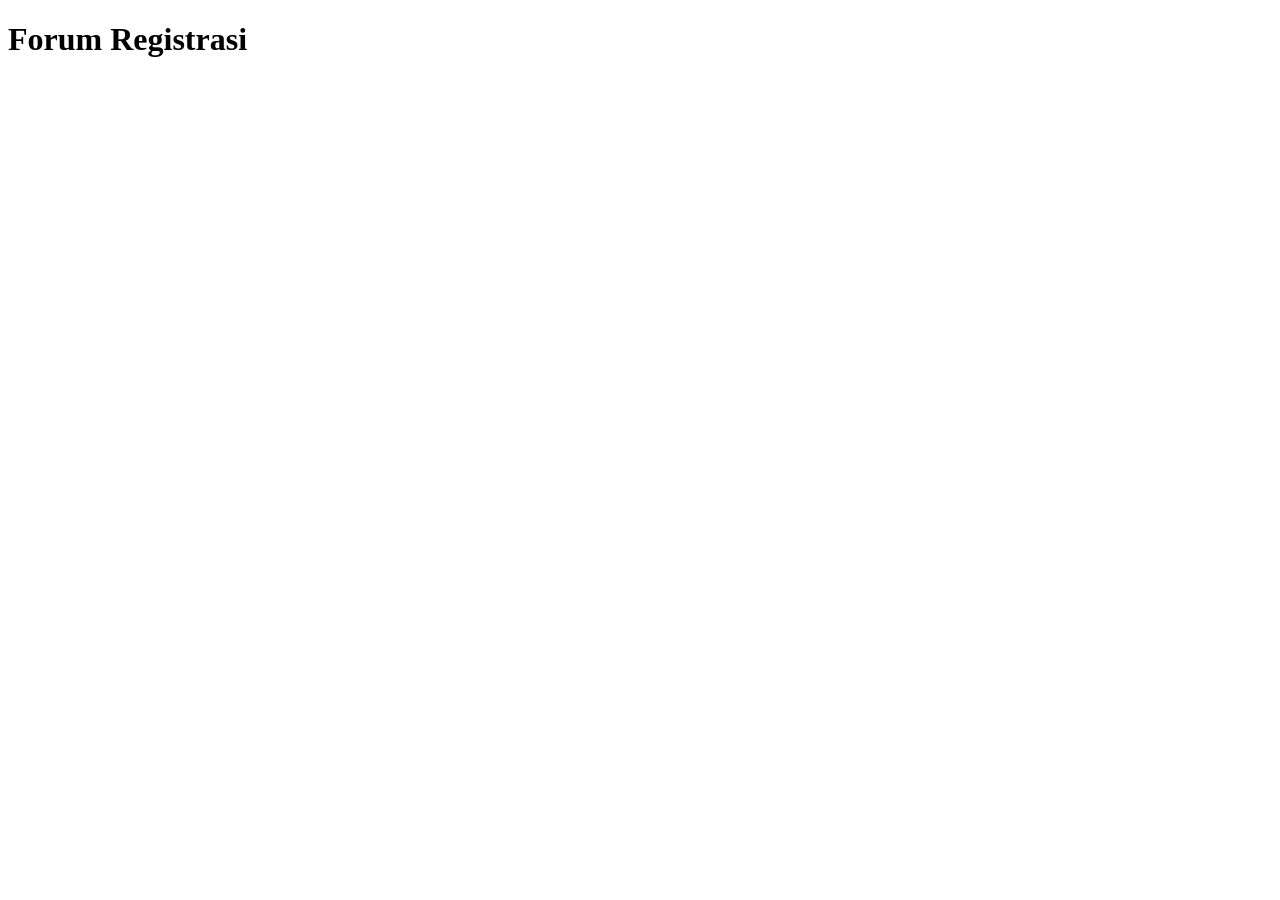
==== index.html @ 9ce7dd75 "first" ====
<!DOCTYPE html>
<html lang="en">

<head>
    <meta charset="UTF-8">
    <meta name="viewport" content="width=device-width, initial-scale=1.0">
    <title>Registrasi</title>
</head>

<body>
    <h1>Forum Registrasi</h1>

</body>

</html>
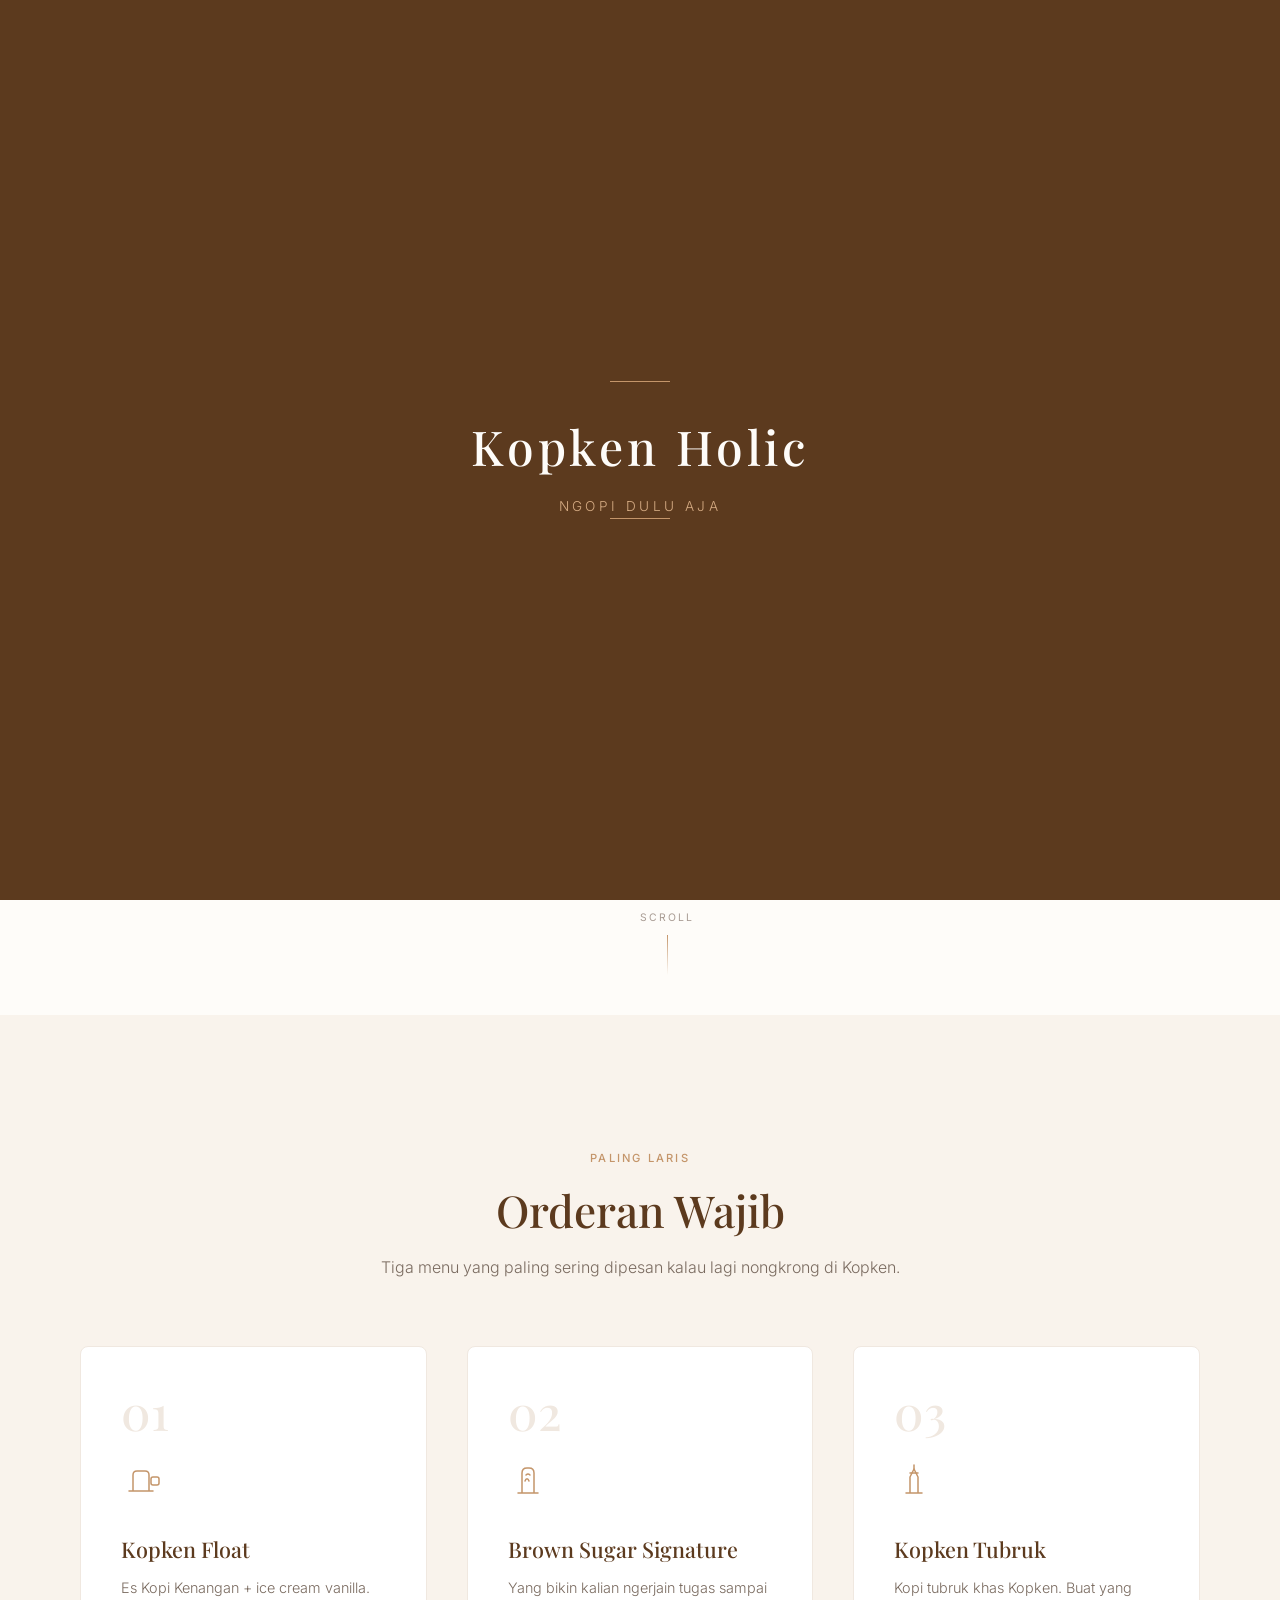
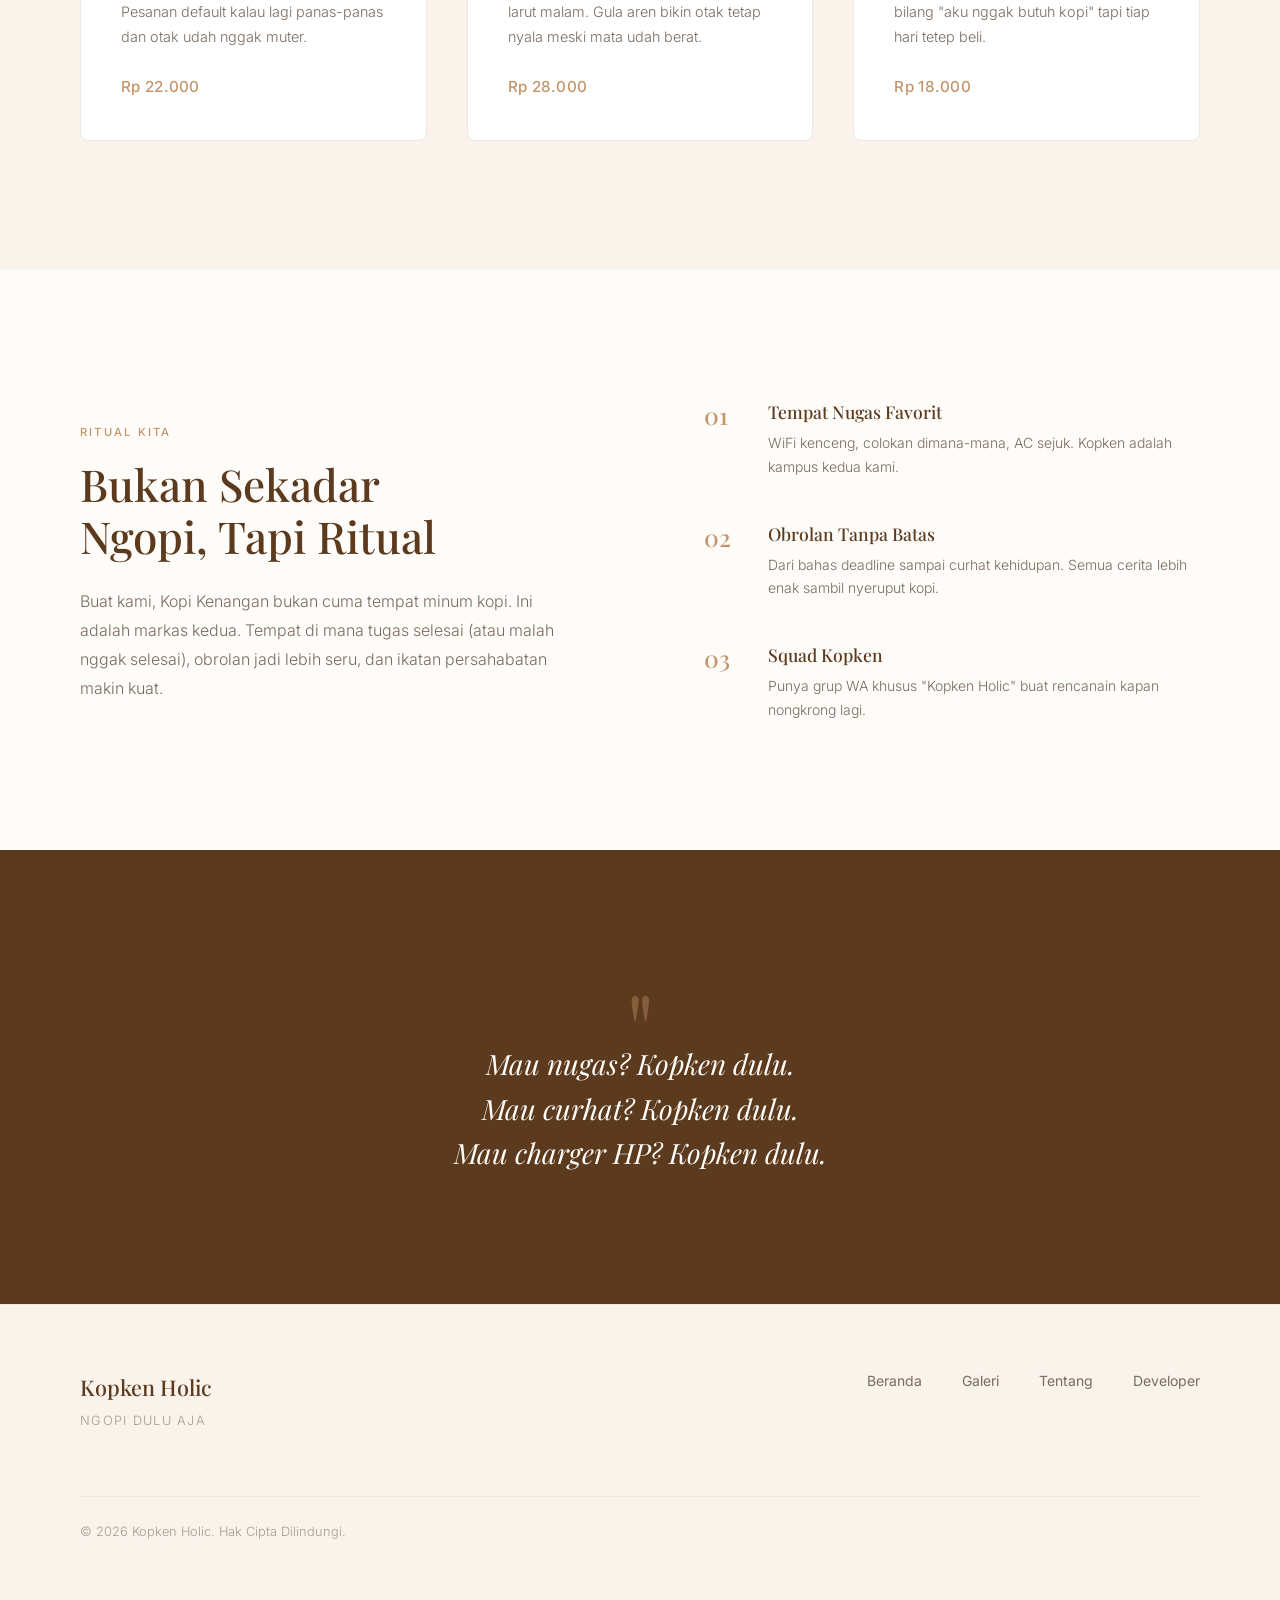
==== commit f73a63c1: "Masih Ksongan" ====
--- a/index.html
+++ b/index.html
@@ -1,15 +1,240 @@
 <!DOCTYPE html>
-<html lang="en">
-
+<html lang="id">
 <head>
-    <meta charset="UTF-8">
-    <meta name="viewport" content="width=device-width, initial-scale=1.0">
-    <title>Registrasi</title>
+  <meta charset="UTF-8">
+  <meta name="viewport" content="width=device-width, initial-scale=1.0">
+  <title>Kopken Holic</title>
+  <link rel="preconnect" href="https://fonts.googleapis.com">
+  <link rel="preconnect" href="https://fonts.gstatic.com" crossorigin>
+  <link href="https://fonts.googleapis.com/css2?family=Playfair+Display:ital,wght@0,400;0,500;0,600;0,700;1,400&family=Inter:wght@300;400;500;600&display=swap" rel="stylesheet">
+  <link rel="stylesheet" href="css/style.css">
 </head>
-
 <body>
-    <h1>Forum Registrasi</h1>
-
+
+  <!-- Splash Screen -->
+  <div id="splash" class="splash">
+    <div class="splash-content">
+      <div class="splash-line"></div>
+      <h1 class="splash-title">Kopken Holic</h1>
+      <p class="splash-tagline">Ngopi Dulu Aja</p>
+      <div class="splash-line"></div>
+    </div>
+  </div>
+
+  <!-- Navigation -->
+  <header id="navbar" class="navbar">
+    <div class="nav-container">
+      <a href="index.html" class="nav-logo">Kopken Holic</a>
+      <button class="nav-toggle" id="navToggle" aria-label="Menu">
+        <span></span>
+        <span></span>
+        <span></span>
+      </button>
+      <nav class="nav-menu" id="navMenu">
+        <a href="index.html" class="nav-link active">Beranda</a>
+        <a href="pages/gallery.html" class="nav-link">Galeri</a>
+        <a href="pages/about.html" class="nav-link">Tentang</a>
+        <a href="pages/developer.html" class="nav-link">Developer</a>
+      </nav>
+    </div>
+  </header>
+
+  <!-- Hero Section -->
+  <section class="hero">
+    <div class="hero-particles">
+      <span class="particle"></span>
+      <span class="particle"></span>
+      <span class="particle"></span>
+      <span class="particle"></span>
+      <span class="particle"></span>
+      <span class="particle"></span>
+    </div>
+    <div class="hero-container">
+      <div class="hero-content">
+        <div class="hero-badge">Kopi Kenangan Holic</div>
+        <h1 class="hero-title">
+          <span class="hero-line hero-line-1">Ngopi,</span>
+          <span class="hero-line hero-line-2"><em>Nugas</em></span>
+          <span class="hero-line hero-line-3">Ngobrol.</span>
+        </h1>
+        <p class="hero-desc">Kumpulan anak kuliahan yang lebih sering ketemu di Kopi Kenangan daripada di kampus. Deadline? Kopken dulu. Skripsi macet? Kopken dulu. Hidup berat? Kopken terus.</p>
+        <div class="hero-cta">
+          <a href="pages/gallery.html" class="btn btn-primary">
+            <span>Lihat Aktivitas</span>
+            <svg width="16" height="16" viewBox="0 0 16 16" fill="none">
+              <path d="M3 8h10M9 4l4 4-4 4" stroke="currentColor" stroke-width="1.5" stroke-linecap="round" stroke-linejoin="round"/>
+            </svg>
+          </a>
+          <a href="pages/about.html" class="btn btn-outline">Tentang Kami</a>
+        </div>
+        <div class="hero-stats">
+          <div class="hero-stat">
+            <span class="hero-stat-number">3+</span>
+            <span class="hero-stat-label">Tahun Nongkrong</span>
+          </div>
+          <div class="hero-stat-divider"></div>
+          <div class="hero-stat">
+            <span class="hero-stat-number">99+</span>
+            <span class="hero-stat-label">Kopken Terhabiskan</span>
+          </div>
+          <div class="hero-stat-divider"></div>
+          <div class="hero-stat">
+            <span class="hero-stat-number">0</span>
+            <span class="hero-stat-label">SKL Tepat Waktu</span>
+          </div>
+        </div>
+      </div>
+      <div class="hero-visual">
+        <div class="hero-cup-wrapper">
+          <div class="hero-cup-glow"></div>
+          <svg class="hero-cup-svg" viewBox="0 0 280 340" fill="none" xmlns="http://www.w3.org/2000/svg">
+            <!-- Saucer -->
+            <ellipse cx="140" cy="310" rx="120" ry="18" fill="#E8DDD4" opacity="0.6"/>
+            <ellipse cx="140" cy="308" rx="110" ry="14" fill="#F0E8E0"/>
+            <!-- Cup Body -->
+            <path d="M60 140 C60 140 55 280 80 295 C95 303 185 303 200 295 C225 280 220 140 220 140Z" fill="#FAF7F2" stroke="#C4956A" stroke-width="1.5"/>
+            <!-- Cup Handle -->
+            <path d="M220 170 C250 170 265 200 265 220 C265 240 250 265 220 265" fill="none" stroke="#C4956A" stroke-width="1.5" stroke-linecap="round"/>
+            <!-- Coffee Surface -->
+            <ellipse cx="140" cy="155" rx="78" ry="16" fill="#6B4226"/>
+            <ellipse cx="140" cy="153" rx="60" ry="11" fill="#8B5E3C" opacity="0.6"/>
+            <!-- Latte Art -->
+            <path d="M125 148 C130 140 138 145 140 148 C142 145 150 140 155 148" fill="none" stroke="#FAF7F2" stroke-width="1" opacity="0.7" stroke-linecap="round"/>
+            <path d="M132 152 C136 148 140 150 140 153 C140 150 144 148 148 152" fill="none" stroke="#FAF7F2" stroke-width="0.8" opacity="0.5" stroke-linecap="round"/>
+            <!-- Steam Lines -->
+            <path class="steam steam-1" d="M110 130 C110 115 115 105 110 90" stroke="#C4956A" stroke-width="1.2" stroke-linecap="round" fill="none" opacity="0.3"/>
+            <path class="steam steam-2" d="M140 125 C140 108 145 95 140 78" stroke="#C4956A" stroke-width="1.2" stroke-linecap="round" fill="none" opacity="0.3"/>
+            <path class="steam steam-3" d="M170 130 C170 115 165 105 170 90" stroke="#C4956A" stroke-width="1.2" stroke-linecap="round" fill="none" opacity="0.3"/>
+            <!-- Cup Rim Highlight -->
+            <ellipse cx="140" cy="140" rx="80" ry="8" fill="none" stroke="#D4AA82" stroke-width="0.8" opacity="0.5"/>
+          </svg>
+          <div class="hero-cup-ring"></div>
+        </div>
+      </div>
+    </div>
+    <div class="hero-scroll">
+      <span>Scroll</span>
+      <div class="hero-scroll-line"></div>
+    </div>
+  </section>
+
+  <!-- Favorite Orders Section -->
+  <section class="signature">
+    <div class="section-container">
+      <div class="section-header">
+        <span class="section-label">Paling Laris</span>
+        <h2 class="section-title">Orderan Wajib</h2>
+        <p class="section-desc">Tiga menu yang paling sering dipesan kalau lagi nongkrong di Kopken.</p>
+      </div>
+      <div class="menu-grid">
+        <div class="menu-card">
+          <div class="menu-card-number">01</div>
+          <div class="menu-card-icon">
+            <svg width="40" height="40" viewBox="0 0 40 40" fill="none">
+              <path d="M8 32h24M12 32V16c0-2 1-4 4-4h8c3 0 4 2 4 4v16" stroke="currentColor" stroke-width="1.5" stroke-linecap="round" stroke-linejoin="round"/>
+              <path d="M36 18h-4c-1 0-2 1-2 2v4c0 1 1 2 2 2h4c1 0 2-1 2-2v-4c0-1-1-2-2-2z" stroke="currentColor" stroke-width="1.5"/>
+            </svg>
+          </div>
+          <h3 class="menu-card-name">Kopken Float</h3>
+          <p class="menu-card-desc">Es Kopi Kenangan + ice cream vanilla. Pesanan default kalau lagi panas-panas dan otak udah nggak muter.</p>
+          <span class="menu-card-price">Rp 22.000</span>
+        </div>
+        <div class="menu-card">
+          <div class="menu-card-number">02</div>
+          <div class="menu-card-icon">
+            <svg width="40" height="40" viewBox="0 0 40 40" fill="none">
+              <path d="M10 34h20M14 34V14c0-3 2-5 5-5h2c3 0 5 2 5 5v20" stroke="currentColor" stroke-width="1.5" stroke-linecap="round" stroke-linejoin="round"/>
+              <path d="M18 16c0 0 2-2 4 0" stroke="currentColor" stroke-width="1.5" stroke-linecap="round"/>
+              <path d="M17 22c1-3 3-3 4 0" stroke="currentColor" stroke-width="1.5" stroke-linecap="round"/>
+            </svg>
+          </div>
+          <h3 class="menu-card-name">Brown Sugar Signature</h3>
+          <p class="menu-card-desc">Yang bikin kalian ngerjain tugas sampai larut malam. Gula aren bikin otak tetap nyala meski mata udah berat.</p>
+          <span class="menu-card-price">Rp 28.000</span>
+        </div>
+        <div class="menu-card">
+          <div class="menu-card-number">03</div>
+          <div class="menu-card-icon">
+            <svg width="40" height="40" viewBox="0 0 40 40" fill="none">
+              <path d="M12 34h16M16 34V18l4-8 4 8v16" stroke="currentColor" stroke-width="1.5" stroke-linecap="round" stroke-linejoin="round"/>
+              <path d="M20 10v-4M16 14h8" stroke="currentColor" stroke-width="1.5" stroke-linecap="round"/>
+            </svg>
+          </div>
+          <h3 class="menu-card-name">Kopken Tubruk</h3>
+          <p class="menu-card-desc">Kopi tubruk khas Kopken. Buat yang bilang "aku nggak butuh kopi" tapi tiap hari tetep beli.</p>
+          <span class="menu-card-price">Rp 18.000</span>
+        </div>
+      </div>
+    </div>
+  </section>
+
+  <!-- Experience Section -->
+  <section class="experience">
+    <div class="section-container">
+      <div class="experience-grid">
+        <div class="experience-text">
+          <span class="section-label">Ritual Kita</span>
+          <h2 class="section-title">Bukan Sekadar<br>Ngopi, Tapi Ritual</h2>
+          <p class="section-desc">Buat kami, Kopi Kenangan bukan cuma tempat minum kopi. Ini adalah markas kedua. Tempat di mana tugas selesai (atau malah nggak selesai), obrolan jadi lebih seru, dan ikatan persahabatan makin kuat.</p>
+        </div>
+        <div class="experience-features">
+          <div class="feature-item">
+            <span class="feature-number">01</span>
+            <div>
+              <h4 class="feature-title">Tempat Nugas Favorit</h4>
+              <p class="feature-desc">WiFi kenceng, colokan dimana-mana, AC sejuk. Kopken adalah kampus kedua kami.</p>
+            </div>
+          </div>
+          <div class="feature-item">
+            <span class="feature-number">02</span>
+            <div>
+              <h4 class="feature-title">Obrolan Tanpa Batas</h4>
+              <p class="feature-desc">Dari bahas deadline sampai curhat kehidupan. Semua cerita lebih enak sambil nyeruput kopi.</p>
+            </div>
+          </div>
+          <div class="feature-item">
+            <span class="feature-number">03</span>
+            <div>
+              <h4 class="feature-title">Squad Kopken</h4>
+              <p class="feature-desc">Punya grup WA khusus "Kopken Holic" buat rencanain kapan nongkrong lagi.</p>
+            </div>
+          </div>
+        </div>
+      </div>
+    </div>
+  </section>
+
+  <!-- Quote Section -->
+  <section class="quote-section">
+    <div class="section-container">
+      <blockquote class="quote">
+        <div class="quote-mark">"</div>
+        <p class="quote-text">Mau nugas? Kopken dulu.<br>Mau curhat? Kopken dulu.<br>Mau charger HP? Kopken dulu.</p>
+      </blockquote>
+    </div>
+  </section>
+
+  <!-- Footer -->
+  <footer class="footer">
+    <div class="footer-container">
+      <div class="footer-top">
+        <div class="footer-brand">
+          <h3 class="footer-logo">Kopken Holic</h3>
+          <p class="footer-tagline">Ngopi Dulu Aja</p>
+        </div>
+        <div class="footer-links">
+          <a href="index.html">Beranda</a>
+          <a href="pages/gallery.html">Galeri</a>
+          <a href="pages/about.html">Tentang</a>
+          <a href="pages/developer.html">Developer</a>
+        </div>
+      </div>
+      <div class="footer-bottom">
+        <p>&copy; 2026 Kopken Holic. Hak Cipta Dilindungi.</p>
+      </div>
+    </div>
+  </footer>
+
+  <script src="js/main.js"></script>
 </body>
-
-</html>+</html>
--- a/css/style.css
+++ b/css/style.css
@@ -0,0 +1,1536 @@
+/* ========================================
+   Kopken Holic - Stylesheet
+   ======================================== */
+
+/* Reset & Base */
+*, *::before, *::after {
+  margin: 0;
+  padding: 0;
+  box-sizing: border-box;
+}
+
+:root {
+  --color-bg: #FEFCF9;
+  --color-bg-warm: #F9F3EC;
+  --color-bg-card: #FFFFFF;
+  --color-primary: #5C3A1E;
+  --color-primary-light: #7A5230;
+  --color-secondary: #8B6543;
+  --color-accent: #C4956A;
+  --color-accent-light: #D4AA82;
+  --color-text: #3D2B1F;
+  --color-text-light: #7A6B60;
+  --color-text-muted: #A89B93;
+  --color-border: #E8DDD4;
+  --color-border-light: #F0E8E0;
+
+  --font-heading: 'Playfair Display', Georgia, serif;
+  --font-body: 'Inter', -apple-system, BlinkMacSystemFont, sans-serif;
+
+  --space-xs: 0.5rem;
+  --space-sm: 1rem;
+  --space-md: 1.5rem;
+  --space-lg: 2.5rem;
+  --space-xl: 4rem;
+  --space-2xl: 6rem;
+  --space-3xl: 8rem;
+
+  --max-width: 1200px;
+  --nav-height: 72px;
+
+  --transition: 0.3s cubic-bezier(0.4, 0, 0.2, 1);
+}
+
+html {
+  scroll-behavior: smooth;
+  font-size: 16px;
+}
+
+body {
+  font-family: var(--font-body);
+  background-color: var(--color-bg);
+  color: var(--color-text);
+  line-height: 1.7;
+  overflow-x: hidden;
+  -webkit-font-smoothing: antialiased;
+  -moz-osx-font-smoothing: grayscale;
+}
+
+a {
+  text-decoration: none;
+  color: inherit;
+}
+
+img {
+  max-width: 100%;
+  display: block;
+}
+
+/* ========================================
+   Splash Screen
+   ======================================== */
+.splash {
+  position: fixed;
+  top: 0;
+  left: 0;
+  width: 100%;
+  height: 100%;
+  background-color: var(--color-primary);
+  display: flex;
+  align-items: center;
+  justify-content: center;
+  z-index: 10000;
+  transition: opacity 0.8s ease, visibility 0.8s ease;
+}
+
+.splash.hidden {
+  opacity: 0;
+  visibility: hidden;
+  pointer-events: none;
+}
+
+.splash-content {
+  text-align: center;
+  color: var(--color-bg);
+}
+
+.splash-line {
+  width: 60px;
+  height: 1px;
+  background-color: var(--color-accent);
+  margin: 0 auto;
+  opacity: 0;
+  transform: scaleX(0);
+  transition: opacity 0.6s ease 0.3s, transform 0.6s ease 0.3s;
+}
+
+.splash.animate .splash-line {
+  opacity: 1;
+  transform: scaleX(1);
+}
+
+.splash-title {
+  font-family: var(--font-heading);
+  font-size: 3rem;
+  font-weight: 500;
+  letter-spacing: 0.08em;
+  margin: 1.5rem 0 0.5rem;
+  opacity: 0;
+  transform: translateY(10px);
+  transition: opacity 0.6s ease 0.1s, transform 0.6s ease 0.1s;
+}
+
+.splash.animate .splash-title {
+  opacity: 1;
+  transform: translateY(0);
+}
+
+.splash-tagline {
+  font-family: var(--font-body);
+  font-size: 0.85rem;
+  font-weight: 300;
+  letter-spacing: 0.25em;
+  text-transform: uppercase;
+  color: var(--color-accent-light);
+  opacity: 0;
+  transition: opacity 0.6s ease 0.5s;
+}
+
+.splash.animate .splash-tagline {
+  opacity: 1;
+}
+
+/* ========================================
+   Navigation
+   ======================================== */
+.navbar {
+  position: fixed;
+  top: 0;
+  left: 0;
+  width: 100%;
+  height: var(--nav-height);
+  z-index: 1000;
+  transition: background-color var(--transition), box-shadow var(--transition);
+}
+
+.navbar.scrolled {
+  background-color: rgba(254, 252, 249, 0.95);
+  backdrop-filter: blur(20px);
+  -webkit-backdrop-filter: blur(20px);
+  box-shadow: 0 1px 0 var(--color-border-light);
+}
+
+.nav-container {
+  max-width: var(--max-width);
+  margin: 0 auto;
+  padding: 0 var(--space-lg);
+  height: 100%;
+  display: flex;
+  align-items: center;
+  justify-content: space-between;
+}
+
+.nav-logo {
+  font-family: var(--font-heading);
+  font-size: 1.35rem;
+  font-weight: 500;
+  color: var(--color-primary);
+  letter-spacing: 0.03em;
+  transition: color var(--transition);
+}
+
+.nav-menu {
+  display: flex;
+  align-items: center;
+  gap: var(--space-lg);
+}
+
+.nav-link {
+  font-size: 0.875rem;
+  font-weight: 400;
+  color: var(--color-text-light);
+  letter-spacing: 0.02em;
+  position: relative;
+  padding: 0.25rem 0;
+  transition: color var(--transition);
+}
+
+.nav-link::after {
+  content: '';
+  position: absolute;
+  bottom: -2px;
+  left: 0;
+  width: 0;
+  height: 1px;
+  background-color: var(--color-primary);
+  transition: width var(--transition);
+}
+
+.nav-link:hover,
+.nav-link.active {
+  color: var(--color-primary);
+}
+
+.nav-link:hover::after,
+.nav-link.active::after {
+  width: 100%;
+}
+
+.nav-toggle {
+  display: none;
+  flex-direction: column;
+  gap: 5px;
+  background: none;
+  border: none;
+  cursor: pointer;
+  padding: 4px;
+}
+
+.nav-toggle span {
+  display: block;
+  width: 22px;
+  height: 1.5px;
+  background-color: var(--color-primary);
+  transition: transform var(--transition), opacity var(--transition);
+}
+
+.nav-toggle.active span:nth-child(1) {
+  transform: translateY(6.5px) rotate(45deg);
+}
+
+.nav-toggle.active span:nth-child(2) {
+  opacity: 0;
+}
+
+.nav-toggle.active span:nth-child(3) {
+  transform: translateY(-6.5px) rotate(-45deg);
+}
+
+/* ========================================
+   Hero Section
+   ======================================== */
+.hero {
+  min-height: 100vh;
+  display: flex;
+  align-items: center;
+  position: relative;
+  overflow: hidden;
+  padding-top: var(--nav-height);
+}
+
+.hero-particles {
+  position: absolute;
+  inset: 0;
+  pointer-events: none;
+  z-index: 1;
+}
+
+.particle {
+  position: absolute;
+  width: 4px;
+  height: 4px;
+  border-radius: 50%;
+  background-color: var(--color-accent);
+  opacity: 0;
+  animation: particleFloat 8s infinite ease-in-out;
+}
+
+.particle:nth-child(1) { left: 10%; top: 20%; animation-delay: 0s; }
+.particle:nth-child(2) { left: 25%; top: 70%; animation-delay: 1.5s; }
+.particle:nth-child(3) { left: 55%; top: 15%; animation-delay: 3s; }
+.particle:nth-child(4) { left: 75%; top: 60%; animation-delay: 4.5s; }
+.particle:nth-child(5) { left: 85%; top: 30%; animation-delay: 6s; }
+.particle:nth-child(6) { left: 40%; top: 80%; animation-delay: 7.5s; }
+
+@keyframes particleFloat {
+  0%, 100% { opacity: 0; transform: translateY(0) scale(1); }
+  25% { opacity: 0.4; }
+  50% { opacity: 0.2; transform: translateY(-40px) scale(1.5); }
+  75% { opacity: 0.4; }
+}
+
+.hero-container {
+  max-width: var(--max-width);
+  margin: 0 auto;
+  padding: var(--space-3xl) var(--space-lg);
+  position: relative;
+  z-index: 2;
+  display: grid;
+  grid-template-columns: 1fr 1fr;
+  gap: var(--space-xl);
+  align-items: center;
+}
+
+.hero-content {
+  position: relative;
+}
+
+.hero-badge {
+  display: inline-block;
+  font-size: 0.65rem;
+  font-weight: 500;
+  letter-spacing: 0.25em;
+  text-transform: uppercase;
+  color: var(--color-accent);
+  border: 1px solid var(--color-accent);
+  padding: 0.5rem 1.5rem;
+  border-radius: 2rem;
+  margin-bottom: var(--space-lg);
+  opacity: 0;
+  animation: heroFadeUp 0.8s ease forwards;
+  animation-delay: 2.4s;
+}
+
+.hero-title {
+  font-family: var(--font-heading);
+  font-weight: 500;
+  color: var(--color-primary);
+  margin-bottom: var(--space-md);
+  line-height: 1.1;
+  overflow: hidden;
+}
+
+.hero-line {
+  display: block;
+  opacity: 0;
+  transform: translateY(100%);
+}
+
+.hero-line-1 {
+  font-size: clamp(2rem, 5vw, 3.5rem);
+  letter-spacing: 0.02em;
+  animation: heroLineUp 0.8s cubic-bezier(0.16, 1, 0.3, 1) forwards;
+  animation-delay: 2.5s;
+}
+
+.hero-line-2 {
+  font-size: clamp(3rem, 7vw, 5.5rem);
+  letter-spacing: -0.02em;
+  margin: 0.1em 0;
+  animation: heroLineUp 0.8s cubic-bezier(0.16, 1, 0.3, 1) forwards;
+  animation-delay: 2.7s;
+}
+
+.hero-line-2 em {
+  font-style: italic;
+  background: linear-gradient(135deg, var(--color-accent) 0%, var(--color-primary) 100%);
+  -webkit-background-clip: text;
+  -webkit-text-fill-color: transparent;
+  background-clip: text;
+}
+
+.hero-line-3 {
+  font-size: clamp(2rem, 5vw, 3.5rem);
+  letter-spacing: 0.02em;
+  animation: heroLineUp 0.8s cubic-bezier(0.16, 1, 0.3, 1) forwards;
+  animation-delay: 2.9s;
+}
+
+@keyframes heroLineUp {
+  to { opacity: 1; transform: translateY(0); }
+}
+
+@keyframes heroFadeUp {
+  from { opacity: 0; transform: translateY(12px); }
+  to { opacity: 1; transform: translateY(0); }
+}
+
+.hero-desc {
+  font-size: 1rem;
+  font-weight: 300;
+  color: var(--color-text-light);
+  max-width: 480px;
+  line-height: 1.85;
+  margin-bottom: var(--space-lg);
+  opacity: 0;
+  animation: heroFadeUp 0.8s ease forwards;
+  animation-delay: 3.2s;
+}
+
+.hero-cta {
+  display: flex;
+  gap: var(--space-sm);
+  flex-wrap: wrap;
+  opacity: 0;
+  animation: heroFadeUp 0.8s ease forwards;
+  animation-delay: 3.4s;
+}
+
+.btn {
+  display: inline-flex;
+  align-items: center;
+  justify-content: center;
+  gap: 0.5rem;
+  padding: 0.875rem 2rem;
+  font-family: var(--font-body);
+  font-size: 0.875rem;
+  font-weight: 500;
+  letter-spacing: 0.03em;
+  border-radius: 4px;
+  transition: all var(--transition);
+  cursor: pointer;
+  border: none;
+}
+
+.btn-primary {
+  background-color: var(--color-primary);
+  color: var(--color-bg);
+}
+
+.btn-primary:hover {
+  background-color: var(--color-primary-light);
+  transform: translateY(-2px);
+  box-shadow: 0 8px 30px rgba(92, 58, 30, 0.2);
+}
+
+.btn-primary svg {
+  transition: transform var(--transition);
+}
+
+.btn-primary:hover svg {
+  transform: translateX(3px);
+}
+
+.btn-outline {
+  background-color: transparent;
+  color: var(--color-primary);
+  border: 1px solid var(--color-border);
+}
+
+.btn-outline:hover {
+  border-color: var(--color-primary);
+  transform: translateY(-2px);
+}
+
+.hero-stats {
+  display: flex;
+  align-items: center;
+  gap: var(--space-md);
+  margin-top: var(--space-xl);
+  padding-top: var(--space-lg);
+  border-top: 1px solid var(--color-border-light);
+  opacity: 0;
+  animation: heroFadeUp 0.8s ease forwards;
+  animation-delay: 3.6s;
+}
+
+.hero-stat {
+  display: flex;
+  flex-direction: column;
+  gap: 0.15rem;
+}
+
+.hero-stat-number {
+  font-family: var(--font-heading);
+  font-size: 1.5rem;
+  font-weight: 500;
+  color: var(--color-primary);
+}
+
+.hero-stat-label {
+  font-size: 0.7rem;
+  font-weight: 400;
+  color: var(--color-text-muted);
+  letter-spacing: 0.05em;
+  text-transform: uppercase;
+}
+
+.hero-stat-divider {
+  width: 1px;
+  height: 36px;
+  background-color: var(--color-border);
+}
+
+/* Hero Visual */
+.hero-visual {
+  display: flex;
+  align-items: center;
+  justify-content: center;
+  opacity: 0;
+  animation: heroVisualIn 1.2s cubic-bezier(0.16, 1, 0.3, 1) forwards;
+  animation-delay: 2.6s;
+}
+
+@keyframes heroVisualIn {
+  from { opacity: 0; transform: scale(0.9) translateY(20px); }
+  to { opacity: 1; transform: scale(1) translateY(0); }
+}
+
+.hero-cup-wrapper {
+  position: relative;
+  width: 100%;
+  max-width: 340px;
+}
+
+.hero-cup-glow {
+  position: absolute;
+  top: 50%;
+  left: 50%;
+  width: 280px;
+  height: 280px;
+  transform: translate(-50%, -50%);
+  border-radius: 50%;
+  background: radial-gradient(circle, rgba(196, 149, 106, 0.15) 0%, transparent 70%);
+  animation: glowPulse 4s ease-in-out infinite;
+}
+
+@keyframes glowPulse {
+  0%, 100% { transform: translate(-50%, -50%) scale(1); opacity: 0.6; }
+  50% { transform: translate(-50%, -50%) scale(1.1); opacity: 1; }
+}
+
+.hero-cup-svg {
+  width: 100%;
+  height: auto;
+  position: relative;
+  z-index: 2;
+  filter: drop-shadow(0 20px 40px rgba(92, 58, 30, 0.1));
+}
+
+.hero-cup-ring {
+  position: absolute;
+  bottom: 8%;
+  left: 50%;
+  transform: translateX(-50%);
+  width: 200px;
+  height: 12px;
+  border-radius: 50%;
+  background: radial-gradient(ellipse, rgba(92, 58, 30, 0.08) 0%, transparent 70%);
+}
+
+/* Steam Animation */
+.steam {
+  animation: steamRise 3s ease-in-out infinite;
+}
+
+.steam-1 { animation-delay: 0s; }
+.steam-2 { animation-delay: 0.8s; }
+.steam-3 { animation-delay: 1.6s; }
+
+@keyframes steamRise {
+  0% { opacity: 0; transform: translateY(0); }
+  30% { opacity: 0.35; }
+  60% { opacity: 0.15; }
+  100% { opacity: 0; transform: translateY(-25px); }
+}
+
+/* Scroll Indicator */
+.hero-scroll {
+  position: absolute;
+  bottom: 2.5rem;
+  left: 50%;
+  transform: translateX(-50%);
+  display: flex;
+  flex-direction: column;
+  align-items: center;
+  gap: 0.5rem;
+  z-index: 3;
+  opacity: 0;
+  animation: heroFadeUp 0.8s ease forwards;
+  animation-delay: 4s;
+}
+
+.hero-scroll span {
+  font-size: 0.65rem;
+  font-weight: 400;
+  letter-spacing: 0.2em;
+  text-transform: uppercase;
+  color: var(--color-text-muted);
+}
+
+.hero-scroll-line {
+  width: 1px;
+  height: 40px;
+  background: linear-gradient(to bottom, var(--color-accent), transparent);
+  animation: scrollBounce 2s ease-in-out infinite;
+}
+
+@keyframes scrollBounce {
+  0%, 100% { transform: scaleY(1); opacity: 1; }
+  50% { transform: scaleY(0.5); opacity: 0.4; }
+}
+
+/* ========================================
+   Section Commons
+   ======================================== */
+.section-container {
+  max-width: var(--max-width);
+  margin: 0 auto;
+  padding: var(--space-3xl) var(--space-lg);
+}
+
+.section-header {
+  text-align: center;
+  max-width: 600px;
+  margin: 0 auto var(--space-xl);
+}
+
+.section-label {
+  display: inline-block;
+  font-size: 0.7rem;
+  font-weight: 500;
+  letter-spacing: 0.2em;
+  text-transform: uppercase;
+  color: var(--color-accent);
+  margin-bottom: var(--space-sm);
+}
+
+.section-title {
+  font-family: var(--font-heading);
+  font-size: clamp(1.75rem, 4vw, 2.75rem);
+  font-weight: 500;
+  color: var(--color-primary);
+  line-height: 1.2;
+  margin-bottom: var(--space-sm);
+}
+
+.section-desc {
+  font-size: 1rem;
+  font-weight: 300;
+  color: var(--color-text-light);
+  line-height: 1.8;
+}
+
+/* ========================================
+   Signature Menu Section
+   ======================================== */
+.signature {
+  background-color: var(--color-bg-warm);
+}
+
+.menu-grid {
+  display: grid;
+  grid-template-columns: repeat(3, 1fr);
+  gap: var(--space-lg);
+}
+
+.menu-card {
+  background-color: var(--color-bg-card);
+  border: 1px solid var(--color-border-light);
+  border-radius: 8px;
+  padding: var(--space-lg);
+  position: relative;
+  transition: transform var(--transition), box-shadow var(--transition);
+}
+
+.menu-card:hover {
+  transform: translateY(-4px);
+  box-shadow: 0 20px 60px rgba(92, 58, 30, 0.08);
+}
+
+.menu-card-number {
+  font-family: var(--font-heading);
+  font-size: 3rem;
+  font-weight: 500;
+  color: var(--color-border-light);
+  line-height: 1;
+  margin-bottom: var(--space-md);
+}
+
+.menu-card-icon {
+  color: var(--color-accent);
+  margin-bottom: var(--space-md);
+}
+
+.menu-card-name {
+  font-family: var(--font-heading);
+  font-size: 1.35rem;
+  font-weight: 500;
+  color: var(--color-primary);
+  margin-bottom: var(--space-xs);
+}
+
+.menu-card-desc {
+  font-size: 0.9rem;
+  font-weight: 300;
+  color: var(--color-text-light);
+  line-height: 1.7;
+  margin-bottom: var(--space-md);
+}
+
+.menu-card-price {
+  font-size: 0.95rem;
+  font-weight: 500;
+  color: var(--color-accent);
+  letter-spacing: 0.02em;
+}
+
+/* ========================================
+   Experience Section
+   ======================================== */
+.experience-grid {
+  display: grid;
+  grid-template-columns: 1fr 1fr;
+  gap: var(--space-3xl);
+  align-items: center;
+}
+
+.experience-text .section-label,
+.experience-text .section-title {
+  text-align: left;
+}
+
+.experience-text .section-title {
+  margin-bottom: var(--space-md);
+}
+
+.experience-text .section-desc {
+  font-size: 1rem;
+  color: var(--color-text-light);
+  line-height: 1.8;
+}
+
+.experience-features {
+  display: flex;
+  flex-direction: column;
+  gap: var(--space-lg);
+}
+
+.feature-item {
+  display: flex;
+  gap: var(--space-md);
+  align-items: flex-start;
+}
+
+.feature-number {
+  font-family: var(--font-heading);
+  font-size: 1.5rem;
+  font-weight: 500;
+  color: var(--color-accent);
+  min-width: 40px;
+  line-height: 1.5;
+}
+
+.feature-title {
+  font-family: var(--font-heading);
+  font-size: 1.1rem;
+  font-weight: 500;
+  color: var(--color-primary);
+  margin-bottom: 0.25rem;
+}
+
+.feature-desc {
+  font-size: 0.875rem;
+  font-weight: 300;
+  color: var(--color-text-light);
+  line-height: 1.7;
+}
+
+/* ========================================
+   Quote Section
+   ======================================== */
+.quote-section {
+  background-color: var(--color-primary);
+  color: var(--color-bg);
+}
+
+.quote {
+  text-align: center;
+  position: relative;
+}
+
+.quote-mark {
+  font-family: var(--font-heading);
+  font-size: 6rem;
+  line-height: 1;
+  color: var(--color-accent);
+  opacity: 0.4;
+  margin-bottom: -2rem;
+}
+
+.quote-text {
+  font-family: var(--font-heading);
+  font-size: clamp(1.25rem, 3vw, 1.75rem);
+  font-weight: 400;
+  font-style: italic;
+  line-height: 1.6;
+  color: var(--color-bg);
+}
+
+/* ========================================
+   Footer
+   ======================================== */
+.footer {
+  background-color: var(--color-bg-warm);
+  border-top: 1px solid var(--color-border-light);
+}
+
+.footer-container {
+  max-width: var(--max-width);
+  margin: 0 auto;
+  padding: var(--space-xl) var(--space-lg);
+}
+
+.footer-top {
+  display: flex;
+  justify-content: space-between;
+  align-items: flex-start;
+  margin-bottom: var(--space-xl);
+}
+
+.footer-logo {
+  font-family: var(--font-heading);
+  font-size: 1.35rem;
+  font-weight: 500;
+  color: var(--color-primary);
+  margin-bottom: 0.25rem;
+}
+
+.footer-tagline {
+  font-size: 0.8rem;
+  font-weight: 300;
+  color: var(--color-text-muted);
+  letter-spacing: 0.1em;
+  text-transform: uppercase;
+}
+
+.footer-links {
+  display: flex;
+  gap: var(--space-lg);
+}
+
+.footer-links a {
+  font-size: 0.875rem;
+  font-weight: 400;
+  color: var(--color-text-light);
+  transition: color var(--transition);
+}
+
+.footer-links a:hover {
+  color: var(--color-primary);
+}
+
+.footer-bottom {
+  padding-top: var(--space-md);
+  border-top: 1px solid var(--color-border-light);
+}
+
+.footer-bottom p {
+  font-size: 0.8rem;
+  color: var(--color-text-muted);
+  font-weight: 300;
+}
+
+/* ========================================
+   Scroll Animations
+   ======================================== */
+.reveal {
+  opacity: 0;
+  transform: translateY(30px);
+  transition: opacity 0.7s ease, transform 0.7s ease;
+}
+
+.reveal.visible {
+  opacity: 1;
+  transform: translateY(0);
+}
+
+.reveal-delay-1 { transition-delay: 0.1s; }
+.reveal-delay-2 { transition-delay: 0.2s; }
+.reveal-delay-3 { transition-delay: 0.3s; }
+
+/* ========================================
+   About Page
+   ======================================== */
+.page-hero {
+  padding: calc(var(--nav-height) + var(--space-3xl)) var(--space-lg) var(--space-xl);
+  text-align: center;
+}
+
+.page-hero .section-label {
+  margin-bottom: var(--space-sm);
+}
+
+.page-hero .section-title {
+  margin-bottom: var(--space-sm);
+}
+
+.page-hero .section-desc {
+  max-width: 560px;
+  margin: 0 auto;
+}
+
+.about-intro {
+  display: grid;
+  grid-template-columns: 1fr 1fr;
+  gap: var(--space-3xl);
+  align-items: center;
+}
+
+.about-intro-image {
+  aspect-ratio: 4/5;
+  background-color: var(--color-bg-warm);
+  border-radius: 8px;
+  overflow: hidden;
+  position: relative;
+}
+
+.about-intro-image-placeholder {
+  width: 100%;
+  height: 100%;
+  display: flex;
+  align-items: center;
+  justify-content: center;
+  font-family: var(--font-heading);
+  font-size: 4rem;
+  color: var(--color-border);
+}
+
+.about-intro-text .section-label {
+  text-align: left;
+}
+
+.about-intro-text .section-title {
+  text-align: left;
+  margin-bottom: var(--space-md);
+}
+
+.about-intro-text p {
+  font-size: 1rem;
+  font-weight: 300;
+  color: var(--color-text-light);
+  line-height: 1.8;
+  margin-bottom: var(--space-sm);
+}
+
+.values-grid {
+  display: grid;
+  grid-template-columns: repeat(4, 1fr);
+  gap: var(--space-lg);
+}
+
+.value-card {
+  text-align: center;
+  padding: var(--space-lg);
+  border: 1px solid var(--color-border-light);
+  border-radius: 8px;
+  background-color: var(--color-bg-card);
+}
+
+.value-card-icon {
+  width: 48px;
+  height: 48px;
+  margin: 0 auto var(--space-md);
+  display: flex;
+  align-items: center;
+  justify-content: center;
+  border-radius: 50%;
+  background-color: var(--color-bg-warm);
+  color: var(--color-accent);
+}
+
+.value-card h4 {
+  font-family: var(--font-heading);
+  font-size: 1.1rem;
+  font-weight: 500;
+  color: var(--color-primary);
+  margin-bottom: 0.5rem;
+}
+
+.value-card p {
+  font-size: 0.85rem;
+  font-weight: 300;
+  color: var(--color-text-light);
+  line-height: 1.7;
+}
+
+.timeline {
+  max-width: 700px;
+  margin: 0 auto;
+  position: relative;
+}
+
+.timeline::before {
+  content: '';
+  position: absolute;
+  left: 0;
+  top: 0;
+  bottom: 0;
+  width: 1px;
+  background-color: var(--color-border);
+}
+
+.timeline-item {
+  padding-left: var(--space-lg);
+  padding-bottom: var(--space-xl);
+  position: relative;
+}
+
+.timeline-item::before {
+  content: '';
+  position: absolute;
+  left: -4px;
+  top: 6px;
+  width: 9px;
+  height: 9px;
+  border-radius: 50%;
+  background-color: var(--color-accent);
+}
+
+.timeline-year {
+  font-size: 0.75rem;
+  font-weight: 500;
+  letter-spacing: 0.15em;
+  text-transform: uppercase;
+  color: var(--color-accent);
+  margin-bottom: 0.5rem;
+}
+
+.timeline-title {
+  font-family: var(--font-heading);
+  font-size: 1.15rem;
+  font-weight: 500;
+  color: var(--color-primary);
+  margin-bottom: 0.5rem;
+}
+
+.timeline-desc {
+  font-size: 0.9rem;
+  font-weight: 300;
+  color: var(--color-text-light);
+  line-height: 1.7;
+}
+
+/* ========================================
+   Gallery Page
+   ======================================== */
+.gallery-filter {
+  display: flex;
+  justify-content: center;
+  gap: var(--space-xs);
+  margin-bottom: var(--space-xl);
+  flex-wrap: wrap;
+}
+
+.filter-btn {
+  padding: 0.5rem 1.5rem;
+  font-family: var(--font-body);
+  font-size: 0.8rem;
+  font-weight: 400;
+  color: var(--color-text-light);
+  background: none;
+  border: 1px solid var(--color-border);
+  border-radius: 2rem;
+  cursor: pointer;
+  transition: all var(--transition);
+  letter-spacing: 0.02em;
+}
+
+.filter-btn:hover,
+.filter-btn.active {
+  background-color: var(--color-primary);
+  color: var(--color-bg);
+  border-color: var(--color-primary);
+}
+
+.gallery-grid {
+  display: grid;
+  grid-template-columns: repeat(3, 1fr);
+  gap: var(--space-md);
+}
+
+.gallery-item {
+  aspect-ratio: 1;
+  border-radius: 8px;
+  overflow: hidden;
+  position: relative;
+  background-color: var(--color-bg-warm);
+  cursor: pointer;
+  transition: transform var(--transition);
+}
+
+.gallery-item:hover {
+  transform: scale(1.02);
+}
+
+.gallery-item-placeholder {
+  width: 100%;
+  height: 100%;
+  display: flex;
+  flex-direction: column;
+  align-items: center;
+  justify-content: center;
+  gap: 0.5rem;
+  color: var(--color-border);
+  font-size: 0.8rem;
+  font-weight: 300;
+  letter-spacing: 0.05em;
+}
+
+.gallery-item-placeholder svg {
+  width: 32px;
+  height: 32px;
+  opacity: 0.5;
+}
+
+.gallery-item-overlay {
+  position: absolute;
+  bottom: 0;
+  left: 0;
+  right: 0;
+  padding: var(--space-md);
+  background: linear-gradient(transparent, rgba(61, 43, 31, 0.85));
+  color: var(--color-bg);
+  transform: translateY(100%);
+  transition: transform var(--transition);
+}
+
+.gallery-item:hover .gallery-item-overlay {
+  transform: translateY(0);
+}
+
+.gallery-item-overlay h4 {
+  font-family: var(--font-heading);
+  font-size: 1rem;
+  font-weight: 500;
+  margin-bottom: 0.25rem;
+}
+
+.gallery-item-overlay p {
+  font-size: 0.8rem;
+  font-weight: 300;
+  opacity: 0.8;
+}
+
+/* ========================================
+   Developer Page
+   ======================================== */
+.dev-profile {
+  display: grid;
+  grid-template-columns: 300px 1fr;
+  gap: var(--space-3xl);
+  align-items: start;
+}
+
+.dev-avatar {
+  aspect-ratio: 1;
+  border-radius: 8px;
+  overflow: hidden;
+  background-color: var(--color-bg-warm);
+  position: relative;
+}
+
+.dev-avatar-placeholder {
+  width: 100%;
+  height: 100%;
+  display: flex;
+  flex-direction: column;
+  align-items: center;
+  justify-content: center;
+  gap: 0.5rem;
+  color: var(--color-border);
+}
+
+.dev-avatar-placeholder svg {
+  width: 64px;
+  height: 64px;
+  opacity: 0.4;
+}
+
+.dev-avatar-placeholder span {
+  font-size: 0.8rem;
+  font-weight: 300;
+}
+
+.dev-info {
+  padding-top: var(--space-sm);
+}
+
+.dev-name {
+  font-family: var(--font-heading);
+  font-size: 2rem;
+  font-weight: 500;
+  color: var(--color-primary);
+  margin-bottom: 0.25rem;
+}
+
+.dev-role {
+  font-size: 0.85rem;
+  font-weight: 400;
+  color: var(--color-accent);
+  letter-spacing: 0.08em;
+  text-transform: uppercase;
+  margin-bottom: var(--space-md);
+}
+
+.dev-bio {
+  font-size: 1rem;
+  font-weight: 300;
+  color: var(--color-text-light);
+  line-height: 1.8;
+  margin-bottom: var(--space-lg);
+}
+
+.dev-stats {
+  display: grid;
+  grid-template-columns: repeat(3, 1fr);
+  gap: var(--space-md);
+  margin-bottom: var(--space-lg);
+  padding: var(--space-lg);
+  background-color: var(--color-bg-warm);
+  border-radius: 8px;
+}
+
+.stat-item {
+  text-align: center;
+}
+
+.stat-value {
+  font-family: var(--font-heading);
+  font-size: 1.75rem;
+  font-weight: 500;
+  color: var(--color-primary);
+  margin-bottom: 0.25rem;
+}
+
+.stat-label {
+  font-size: 0.75rem;
+  font-weight: 400;
+  color: var(--color-text-muted);
+  letter-spacing: 0.08em;
+  text-transform: uppercase;
+}
+
+.dev-links {
+  display: flex;
+  gap: var(--space-sm);
+}
+
+.dev-link {
+  display: inline-flex;
+  align-items: center;
+  gap: 0.5rem;
+  padding: 0.625rem 1.25rem;
+  font-size: 0.8rem;
+  font-weight: 400;
+  color: var(--color-text-light);
+  border: 1px solid var(--color-border);
+  border-radius: 4px;
+  transition: all var(--transition);
+}
+
+.dev-link:hover {
+  border-color: var(--color-primary);
+  color: var(--color-primary);
+}
+
+.dev-link svg {
+  width: 16px;
+  height: 16px;
+}
+
+.dev-skills {
+  margin-top: var(--space-xl);
+}
+
+.dev-skills h3 {
+  font-family: var(--font-heading);
+  font-size: 1.25rem;
+  font-weight: 500;
+  color: var(--color-primary);
+  margin-bottom: var(--space-md);
+}
+
+.skills-grid {
+  display: grid;
+  grid-template-columns: repeat(2, 1fr);
+  gap: var(--space-sm);
+}
+
+.skill-item {
+  display: flex;
+  align-items: center;
+  gap: 0.75rem;
+  padding: 0.75rem 1rem;
+  background-color: var(--color-bg-warm);
+  border-radius: 4px;
+  font-size: 0.875rem;
+  color: var(--color-text);
+}
+
+.skill-dot {
+  width: 6px;
+  height: 6px;
+  border-radius: 50%;
+  background-color: var(--color-accent);
+  flex-shrink: 0;
+}
+
+/* ========================================
+   Responsive Design
+   ======================================== */
+@media (max-width: 1024px) {
+  .hero-container {
+    gap: var(--space-lg);
+  }
+
+  .hero-cup-wrapper {
+    max-width: 280px;
+  }
+
+  .menu-grid {
+    grid-template-columns: repeat(2, 1fr);
+  }
+
+  .experience-grid {
+    gap: var(--space-xl);
+  }
+
+  .values-grid {
+    grid-template-columns: repeat(2, 1fr);
+  }
+
+  .gallery-grid {
+    grid-template-columns: repeat(2, 1fr);
+  }
+
+  .dev-profile {
+    grid-template-columns: 240px 1fr;
+    gap: var(--space-xl);
+  }
+}
+
+@media (max-width: 768px) {
+  :root {
+    --space-lg: 2rem;
+    --space-xl: 3rem;
+    --space-2xl: 4rem;
+    --space-3xl: 5rem;
+  }
+
+  .nav-toggle {
+    display: flex;
+  }
+
+  .nav-menu {
+    position: fixed;
+    top: var(--nav-height);
+    left: 0;
+    width: 100%;
+    background-color: var(--color-bg);
+    flex-direction: column;
+    padding: var(--space-lg);
+    gap: 0;
+    border-bottom: 1px solid var(--color-border-light);
+    transform: translateY(-100%);
+    opacity: 0;
+    visibility: hidden;
+    transition: transform var(--transition), opacity var(--transition), visibility var(--transition);
+  }
+
+  .nav-menu.open {
+    transform: translateY(0);
+    opacity: 1;
+    visibility: visible;
+  }
+
+  .nav-link {
+    display: block;
+    padding: 0.75rem 0;
+    border-bottom: 1px solid var(--color-border-light);
+    width: 100%;
+  }
+
+  .nav-link::after {
+    display: none;
+  }
+
+  .hero-container {
+    grid-template-columns: 1fr;
+    text-align: center;
+    padding-top: var(--space-xl);
+    padding-bottom: var(--space-xl);
+    gap: var(--space-xl);
+  }
+
+  .hero-content {
+    order: 2;
+  }
+
+  .hero-visual {
+    order: 1;
+  }
+
+  .hero-cup-wrapper {
+    max-width: 220px;
+  }
+
+  .hero-desc {
+    margin-left: auto;
+    margin-right: auto;
+  }
+
+  .hero-cta {
+    justify-content: center;
+  }
+
+  .hero-stats {
+    justify-content: center;
+  }
+
+  .hero-scroll {
+    display: none;
+  }
+
+  .menu-grid {
+    grid-template-columns: 1fr;
+  }
+
+  .experience-grid {
+    grid-template-columns: 1fr;
+    gap: var(--space-xl);
+  }
+
+  .experience-text .section-label,
+  .experience-text .section-title {
+    text-align: center;
+  }
+
+  .experience-text .section-desc {
+    text-align: center;
+  }
+
+  .values-grid {
+    grid-template-columns: 1fr;
+  }
+
+  .about-intro {
+    grid-template-columns: 1fr;
+    gap: var(--space-xl);
+  }
+
+  .about-intro-text .section-label,
+  .about-intro-text .section-title {
+    text-align: center;
+  }
+
+  .about-intro-text p {
+    text-align: center;
+  }
+
+  .gallery-grid {
+    grid-template-columns: repeat(2, 1fr);
+    gap: var(--space-sm);
+  }
+
+  .dev-profile {
+    grid-template-columns: 1fr;
+    gap: var(--space-xl);
+    text-align: center;
+  }
+
+  .dev-avatar {
+    max-width: 200px;
+    margin: 0 auto;
+  }
+
+  .dev-links {
+    justify-content: center;
+    flex-wrap: wrap;
+  }
+
+  .dev-skills {
+    text-align: left;
+  }
+
+  .footer-top {
+    flex-direction: column;
+    gap: var(--space-lg);
+    align-items: center;
+    text-align: center;
+  }
+
+  .footer-links {
+    flex-wrap: wrap;
+    justify-content: center;
+    gap: var(--space-md);
+  }
+
+  .footer-bottom {
+    text-align: center;
+  }
+}
+
+@media (max-width: 480px) {
+  :root {
+    --space-lg: 1.5rem;
+    --space-xl: 2.5rem;
+    --space-3xl: 4rem;
+  }
+
+  .hero-cup-wrapper {
+    max-width: 180px;
+  }
+
+  .hero-stats {
+    flex-direction: column;
+    gap: var(--space-sm);
+  }
+
+  .hero-stat-divider {
+    width: 36px;
+    height: 1px;
+  }
+
+  .hero-cta {
+    flex-direction: column;
+  }
+
+  .btn {
+    width: 100%;
+    text-align: center;
+  }
+
+  .gallery-grid {
+    grid-template-columns: 1fr;
+  }
+
+  .dev-stats {
+    grid-template-columns: 1fr;
+    gap: var(--space-sm);
+  }
+
+  .skills-grid {
+    grid-template-columns: 1fr;
+  }
+}
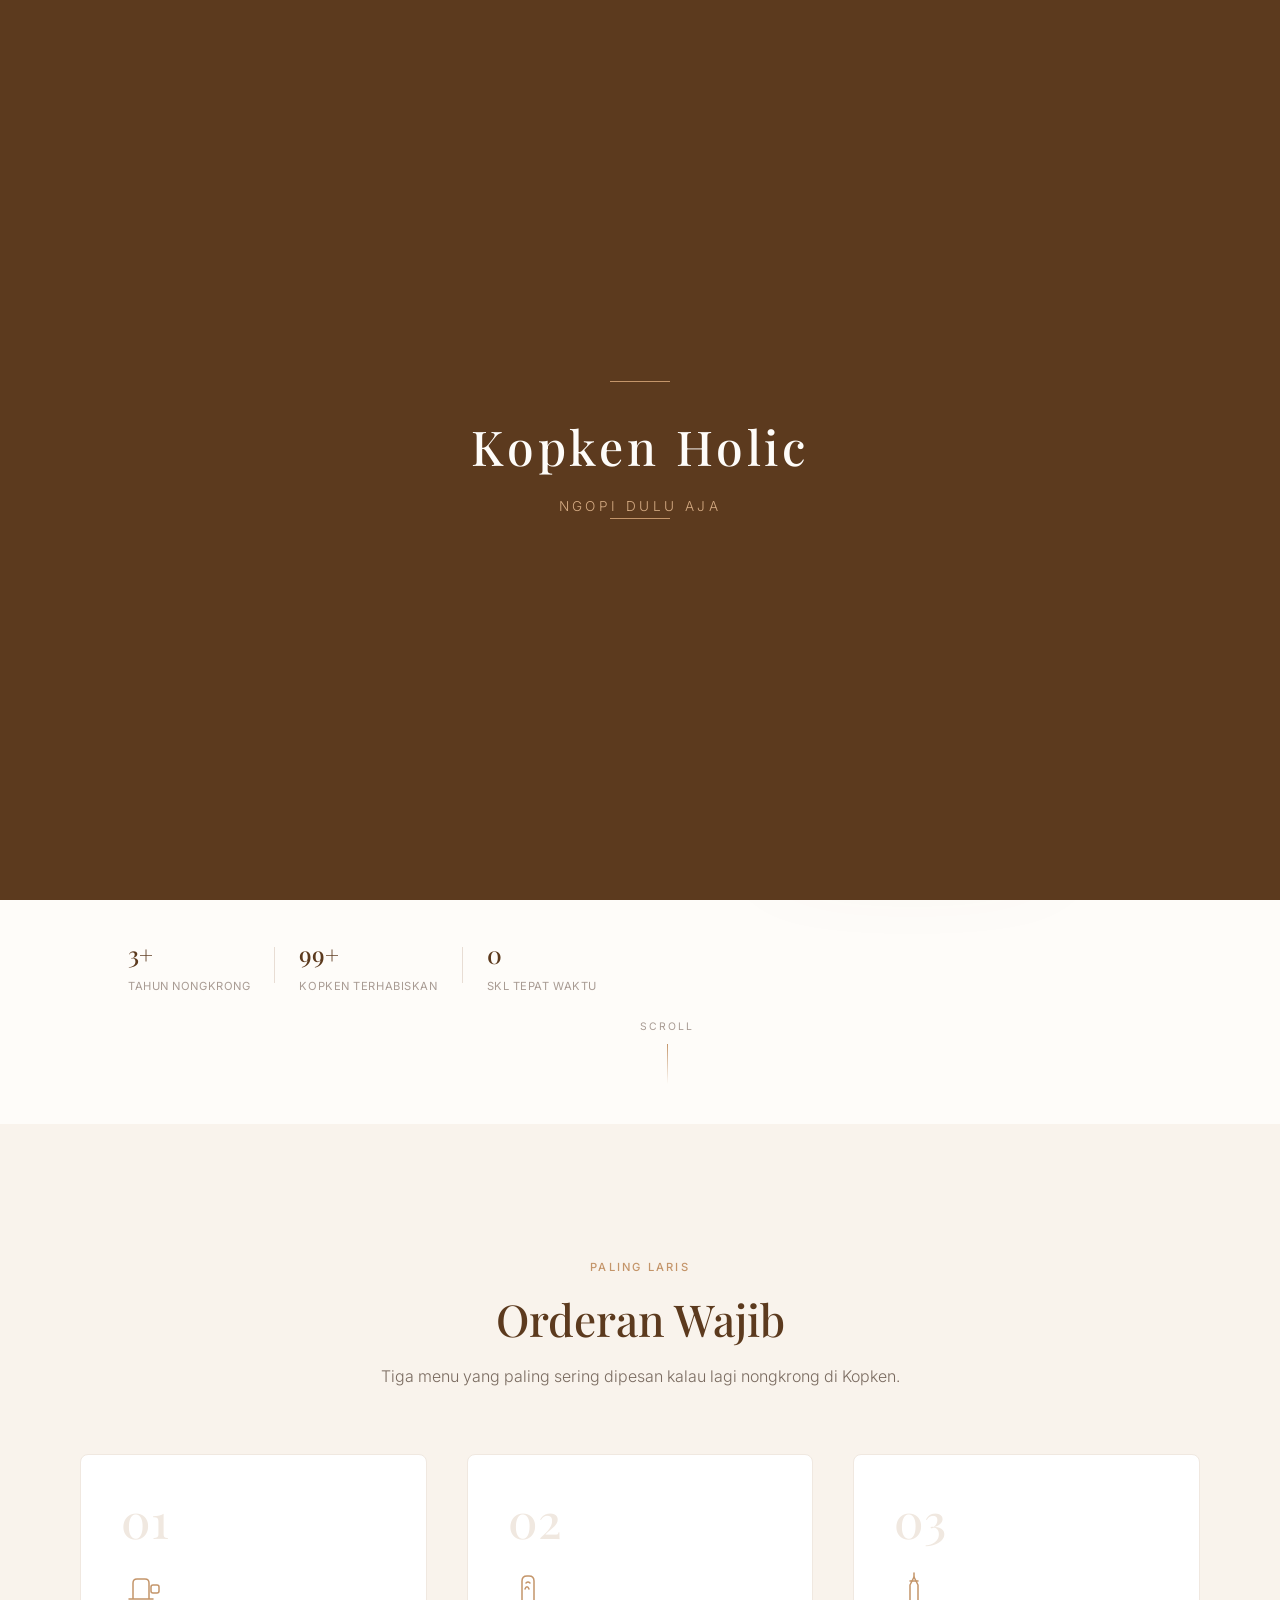
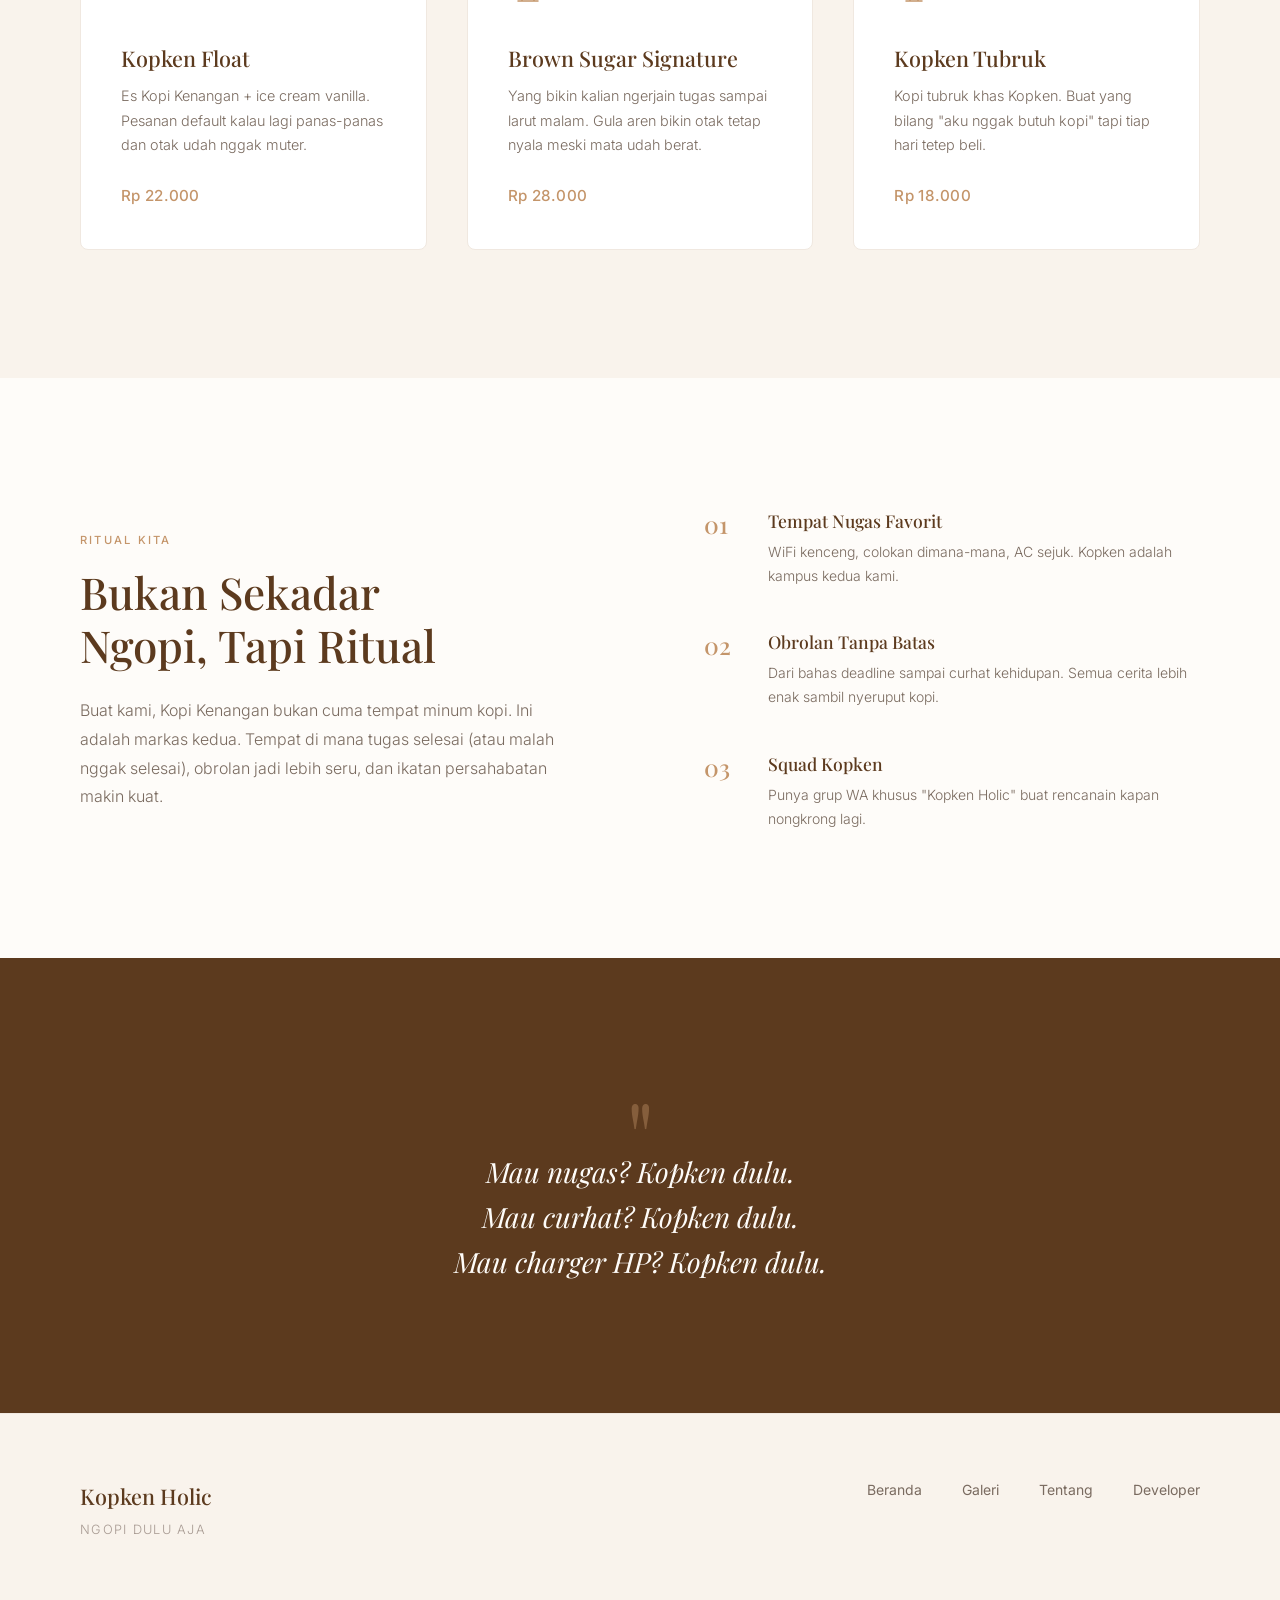
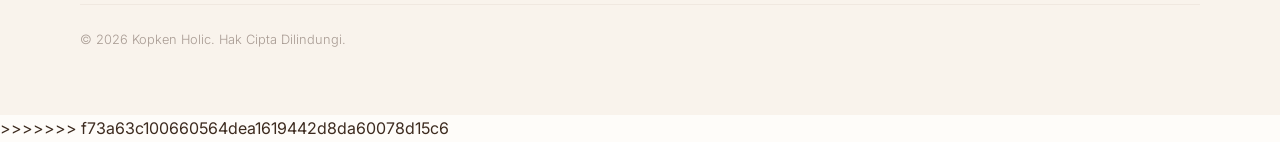
==== commit dd3e1bda: "first commit" ====
--- a/index.html
+++ b/index.html
@@ -1,4 +1,20 @@
 <!DOCTYPE html>
+<<<<<<< HEAD
+<html lang="en">
+
+<head>
+    <meta charset="UTF-8">
+    <meta name="viewport" content="width=device-width, initial-scale=1.0">
+    <title>Registrasi</title>
+</head>
+
+<body>
+    <h1>Forum Registrasi</h1>
+
+</body>
+
+</html>
+=======
 <html lang="id">
 <head>
   <meta charset="UTF-8">
@@ -238,3 +254,4 @@
   <script src="js/main.js"></script>
 </body>
 </html>
+>>>>>>> f73a63c100660564dea1619442d8da60078d15c6
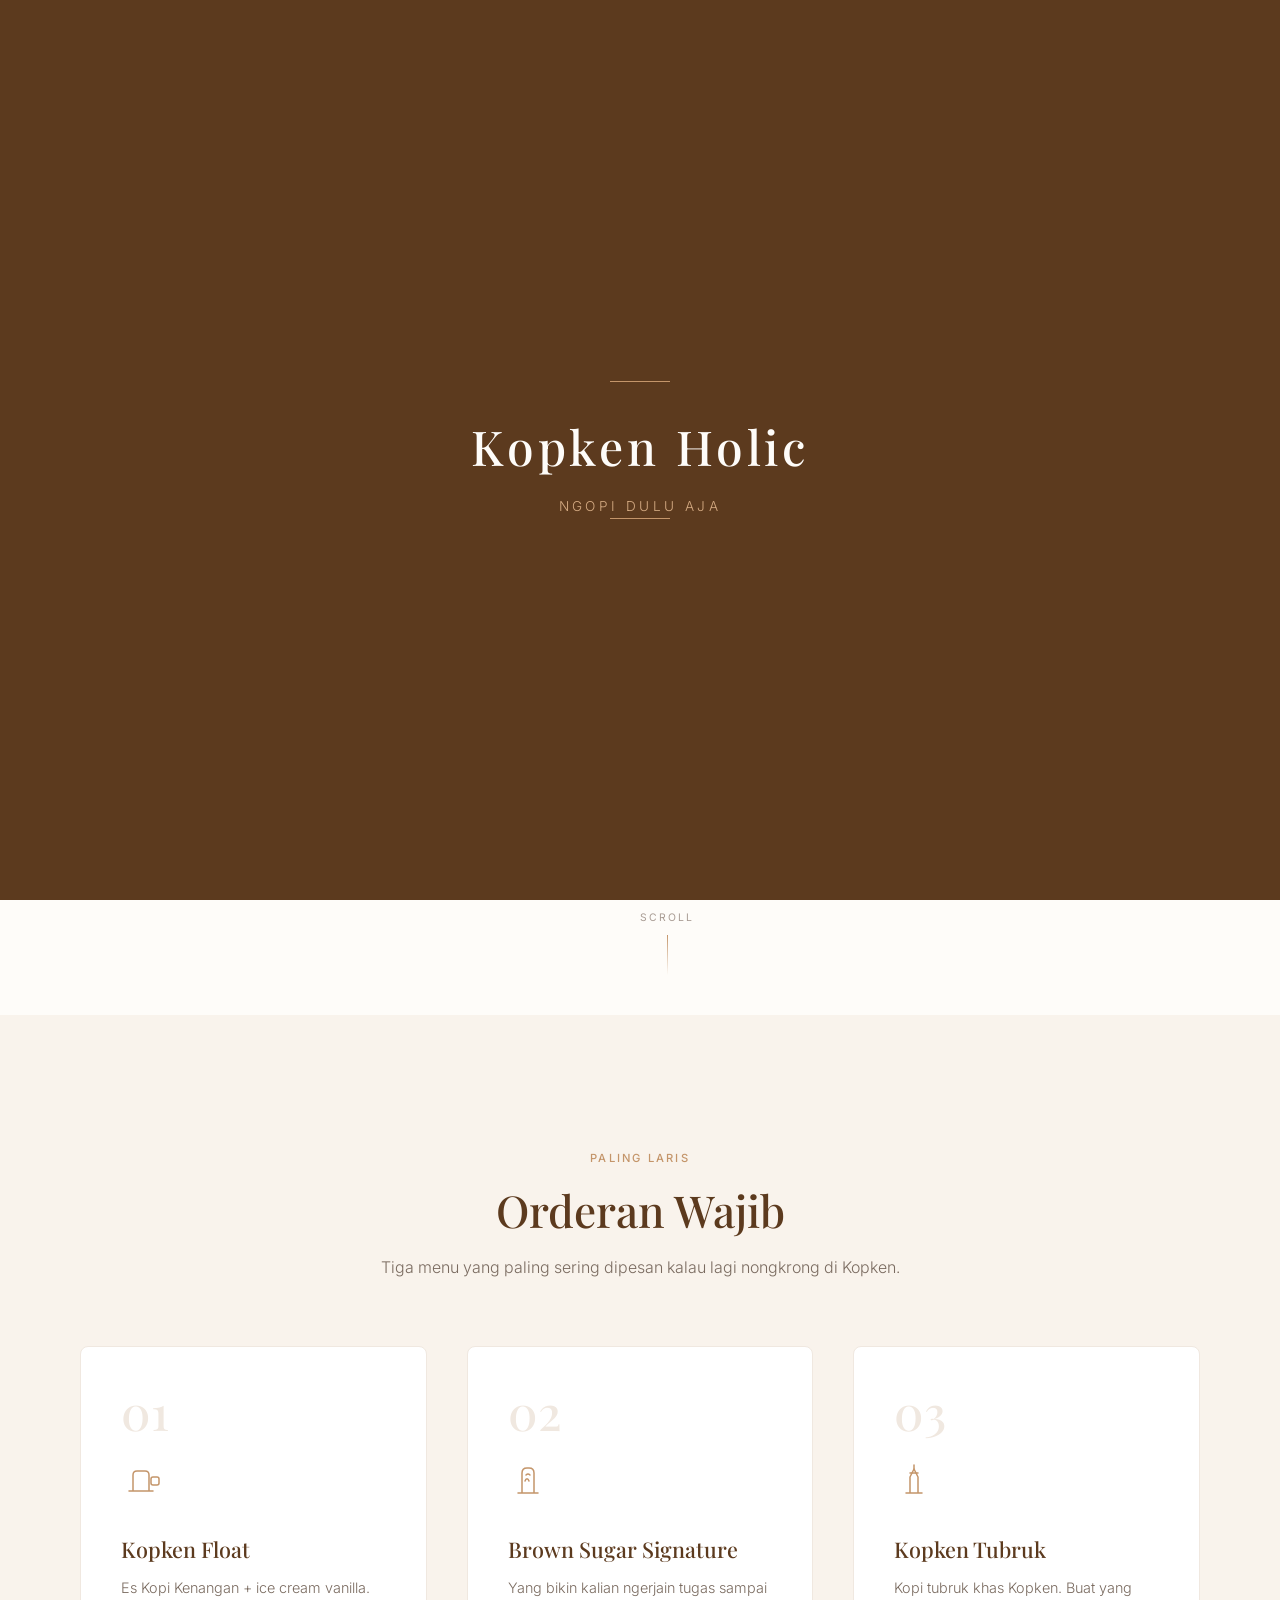
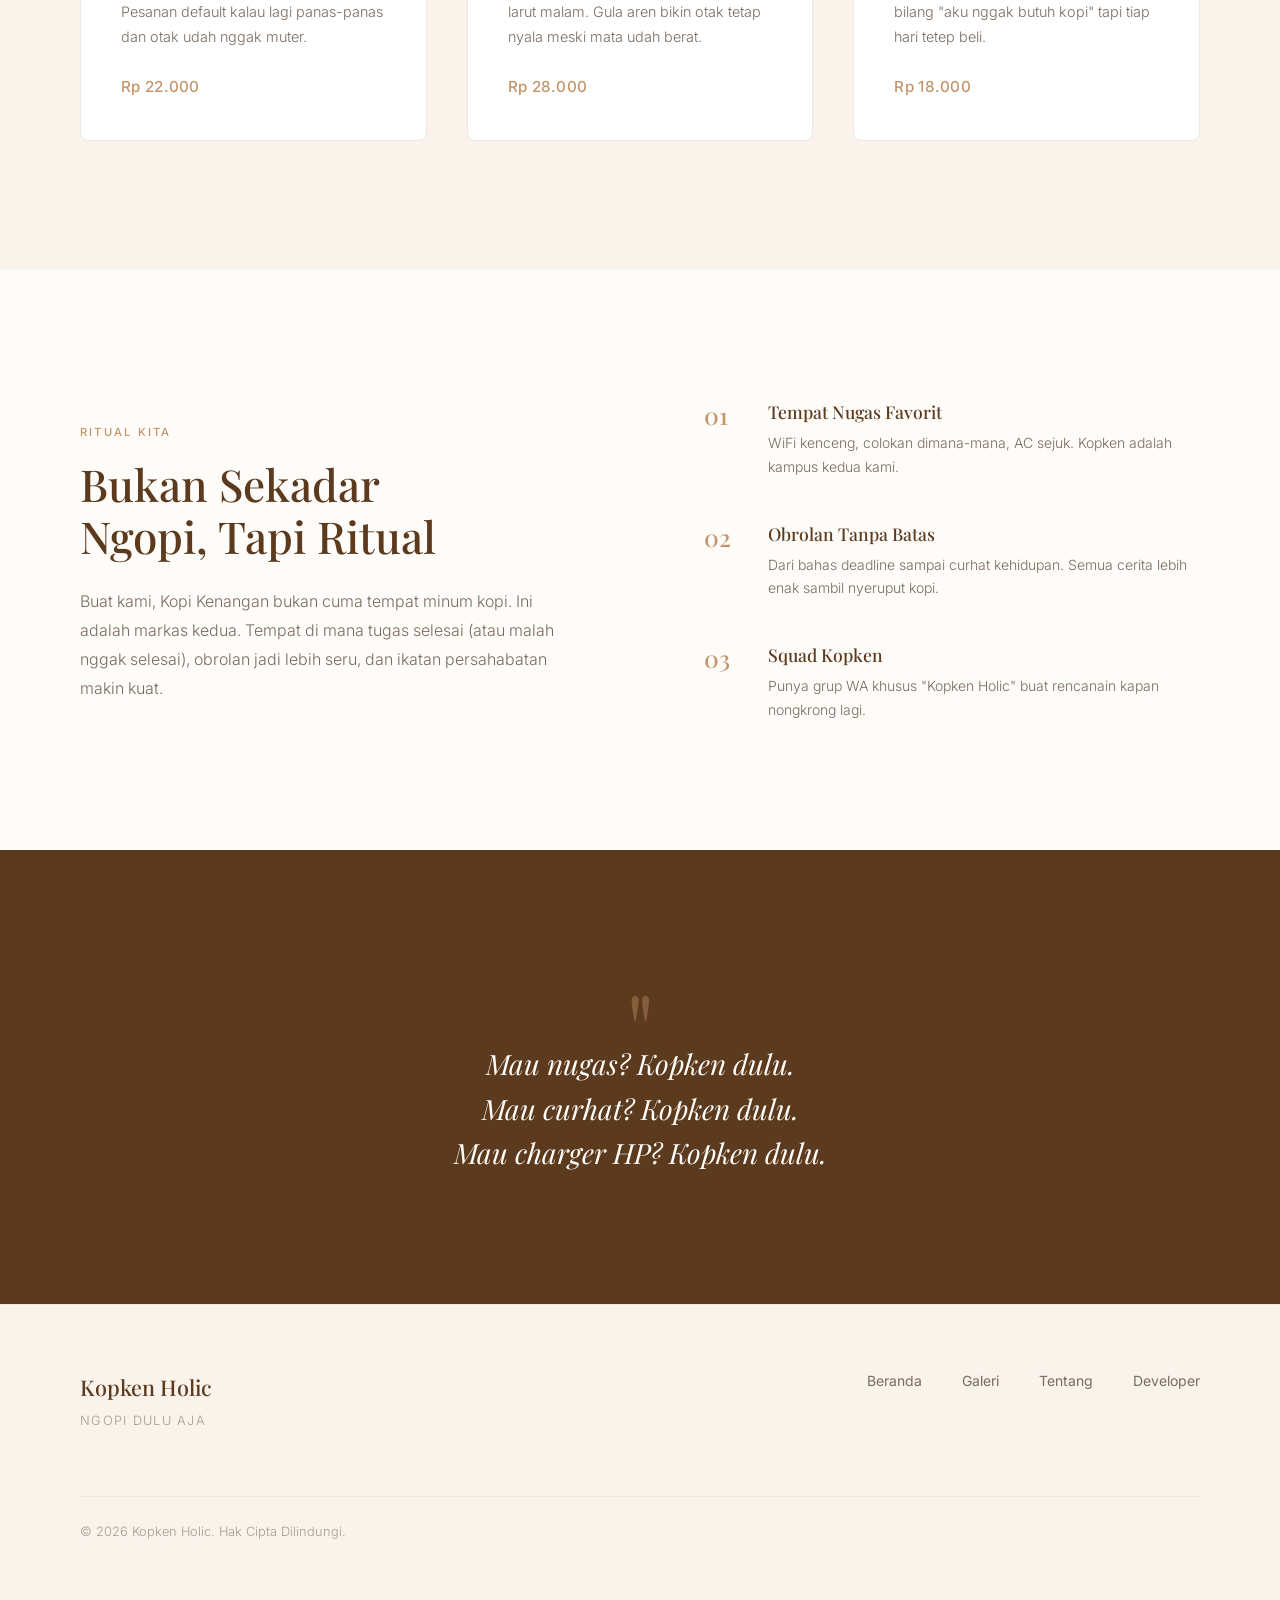
==== commit bc92a926: "first commit" ====
--- a/index.html
+++ b/index.html
@@ -1,257 +1,271 @@
 <!DOCTYPE html>
-<<<<<<< HEAD
-<html lang="en">
+<html lang="id">
 
 <head>
     <meta charset="UTF-8">
     <meta name="viewport" content="width=device-width, initial-scale=1.0">
-    <title>Registrasi</title>
+    <title>Kopken Holic</title>
+    <link rel="preconnect" href="https://fonts.googleapis.com">
+    <link rel="preconnect" href="https://fonts.gstatic.com" crossorigin>
+    <link
+        href="https://fonts.googleapis.com/css2?family=Playfair+Display:ital,wght@0,400;0,500;0,600;0,700;1,400&family=Inter:wght@300;400;500;600&display=swap"
+        rel="stylesheet">
+    <link rel="stylesheet" href="css/style.css">
 </head>
 
 <body>
-    <h1>Forum Registrasi</h1>
-
+
+    <!-- Splash Screen -->
+    <div id="splash" class="splash">
+        <div class="splash-content">
+            <div class="splash-line"></div>
+            <h1 class="splash-title">Kopken Holic</h1>
+            <p class="splash-tagline">Ngopi Dulu Aja</p>
+            <div class="splash-line"></div>
+        </div>
+    </div>
+
+    <!-- Navigation -->
+    <header id="navbar" class="navbar">
+        <div class="nav-container">
+            <a href="index.html" class="nav-logo">Kopken Holic</a>
+            <button class="nav-toggle" id="navToggle" aria-label="Menu">
+                <span></span>
+                <span></span>
+                <span></span>
+            </button>
+            <nav class="nav-menu" id="navMenu">
+                <a href="index.html" class="nav-link active">Beranda</a>
+                <a href="pages/gallery.html" class="nav-link">Galeri</a>
+                <a href="pages/about.html" class="nav-link">Tentang</a>
+                <a href="pages/developer.html" class="nav-link">Developer</a>
+            </nav>
+        </div>
+    </header>
+
+    <!-- Hero Section -->
+    <section class="hero">
+        <div class="hero-particles">
+            <span class="particle"></span>
+            <span class="particle"></span>
+            <span class="particle"></span>
+            <span class="particle"></span>
+            <span class="particle"></span>
+            <span class="particle"></span>
+        </div>
+        <div class="hero-container">
+            <div class="hero-content">
+                <div class="hero-badge">Kopi Kenangan Holic</div>
+                <h1 class="hero-title">
+                    <span class="hero-line hero-line-1">Ngopi,</span>
+                    <span class="hero-line hero-line-2"><em>Nugas</em></span>
+                    <span class="hero-line hero-line-3">Ngobrol.</span>
+                </h1>
+                <p class="hero-desc">Kumpulan anak kuliahan yang lebih sering ketemu di Kopi Kenangan daripada di
+                    kampus. Deadline? Kopken dulu. Skripsi macet? Kopken dulu. Hidup berat? Kopken terus.</p>
+                <div class="hero-cta">
+                    <a href="pages/gallery.html" class="btn btn-primary">
+                        <span>Lihat Aktivitas</span>
+                        <svg width="16" height="16" viewBox="0 0 16 16" fill="none">
+                            <path d="M3 8h10M9 4l4 4-4 4" stroke="currentColor" stroke-width="1.5"
+                                stroke-linecap="round" stroke-linejoin="round" />
+                        </svg>
+                    </a>
+                    <a href="pages/about.html" class="btn btn-outline">Tentang Kami</a>
+                </div>
+                <div class="hero-stats">
+                    <div class="hero-stat">
+                        <span class="hero-stat-number">3+</span>
+                        <span class="hero-stat-label">Tahun Nongkrong</span>
+                    </div>
+                    <div class="hero-stat-divider"></div>
+                    <div class="hero-stat">
+                        <span class="hero-stat-number">99+</span>
+                        <span class="hero-stat-label">Kopken Terhabiskan</span>
+                    </div>
+                    <div class="hero-stat-divider"></div>
+                    <div class="hero-stat">
+                        <span class="hero-stat-number">0</span>
+                        <span class="hero-stat-label">SKL Tepat Waktu</span>
+                    </div>
+                </div>
+            </div>
+            <div class="hero-visual">
+                <div class="hero-cup-wrapper">
+                    <div class="hero-cup-glow"></div>
+                    <svg class="hero-cup-svg" viewBox="0 0 280 340" fill="none" xmlns="http://www.w3.org/2000/svg">
+                        <!-- Saucer -->
+                        <ellipse cx="140" cy="310" rx="120" ry="18" fill="#E8DDD4" opacity="0.6" />
+                        <ellipse cx="140" cy="308" rx="110" ry="14" fill="#F0E8E0" />
+                        <!-- Cup Body -->
+                        <path d="M60 140 C60 140 55 280 80 295 C95 303 185 303 200 295 C225 280 220 140 220 140Z"
+                            fill="#FAF7F2" stroke="#C4956A" stroke-width="1.5" />
+                        <!-- Cup Handle -->
+                        <path d="M220 170 C250 170 265 200 265 220 C265 240 250 265 220 265" fill="none"
+                            stroke="#C4956A" stroke-width="1.5" stroke-linecap="round" />
+                        <!-- Coffee Surface -->
+                        <ellipse cx="140" cy="155" rx="78" ry="16" fill="#6B4226" />
+                        <ellipse cx="140" cy="153" rx="60" ry="11" fill="#8B5E3C" opacity="0.6" />
+                        <!-- Latte Art -->
+                        <path d="M125 148 C130 140 138 145 140 148 C142 145 150 140 155 148" fill="none"
+                            stroke="#FAF7F2" stroke-width="1" opacity="0.7" stroke-linecap="round" />
+                        <path d="M132 152 C136 148 140 150 140 153 C140 150 144 148 148 152" fill="none"
+                            stroke="#FAF7F2" stroke-width="0.8" opacity="0.5" stroke-linecap="round" />
+                        <!-- Steam Lines -->
+                        <path class="steam steam-1" d="M110 130 C110 115 115 105 110 90" stroke="#C4956A"
+                            stroke-width="1.2" stroke-linecap="round" fill="none" opacity="0.3" />
+                        <path class="steam steam-2" d="M140 125 C140 108 145 95 140 78" stroke="#C4956A"
+                            stroke-width="1.2" stroke-linecap="round" fill="none" opacity="0.3" />
+                        <path class="steam steam-3" d="M170 130 C170 115 165 105 170 90" stroke="#C4956A"
+                            stroke-width="1.2" stroke-linecap="round" fill="none" opacity="0.3" />
+                        <!-- Cup Rim Highlight -->
+                        <ellipse cx="140" cy="140" rx="80" ry="8" fill="none" stroke="#D4AA82" stroke-width="0.8"
+                            opacity="0.5" />
+                    </svg>
+                    <div class="hero-cup-ring"></div>
+                </div>
+            </div>
+        </div>
+        <div class="hero-scroll">
+            <span>Scroll</span>
+            <div class="hero-scroll-line"></div>
+        </div>
+    </section>
+
+    <!-- Favorite Orders Section -->
+    <section class="signature">
+        <div class="section-container">
+            <div class="section-header">
+                <span class="section-label">Paling Laris</span>
+                <h2 class="section-title">Orderan Wajib</h2>
+                <p class="section-desc">Tiga menu yang paling sering dipesan kalau lagi nongkrong di Kopken.</p>
+            </div>
+            <div class="menu-grid">
+                <div class="menu-card">
+                    <div class="menu-card-number">01</div>
+                    <div class="menu-card-icon">
+                        <svg width="40" height="40" viewBox="0 0 40 40" fill="none">
+                            <path d="M8 32h24M12 32V16c0-2 1-4 4-4h8c3 0 4 2 4 4v16" stroke="currentColor"
+                                stroke-width="1.5" stroke-linecap="round" stroke-linejoin="round" />
+                            <path d="M36 18h-4c-1 0-2 1-2 2v4c0 1 1 2 2 2h4c1 0 2-1 2-2v-4c0-1-1-2-2-2z"
+                                stroke="currentColor" stroke-width="1.5" />
+                        </svg>
+                    </div>
+                    <h3 class="menu-card-name">Kopken Float</h3>
+                    <p class="menu-card-desc">Es Kopi Kenangan + ice cream vanilla. Pesanan default kalau lagi
+                        panas-panas dan otak udah nggak muter.</p>
+                    <span class="menu-card-price">Rp 22.000</span>
+                </div>
+                <div class="menu-card">
+                    <div class="menu-card-number">02</div>
+                    <div class="menu-card-icon">
+                        <svg width="40" height="40" viewBox="0 0 40 40" fill="none">
+                            <path d="M10 34h20M14 34V14c0-3 2-5 5-5h2c3 0 5 2 5 5v20" stroke="currentColor"
+                                stroke-width="1.5" stroke-linecap="round" stroke-linejoin="round" />
+                            <path d="M18 16c0 0 2-2 4 0" stroke="currentColor" stroke-width="1.5"
+                                stroke-linecap="round" />
+                            <path d="M17 22c1-3 3-3 4 0" stroke="currentColor" stroke-width="1.5"
+                                stroke-linecap="round" />
+                        </svg>
+                    </div>
+                    <h3 class="menu-card-name">Brown Sugar Signature</h3>
+                    <p class="menu-card-desc">Yang bikin kalian ngerjain tugas sampai larut malam. Gula aren bikin otak
+                        tetap nyala meski mata udah berat.</p>
+                    <span class="menu-card-price">Rp 28.000</span>
+                </div>
+                <div class="menu-card">
+                    <div class="menu-card-number">03</div>
+                    <div class="menu-card-icon">
+                        <svg width="40" height="40" viewBox="0 0 40 40" fill="none">
+                            <path d="M12 34h16M16 34V18l4-8 4 8v16" stroke="currentColor" stroke-width="1.5"
+                                stroke-linecap="round" stroke-linejoin="round" />
+                            <path d="M20 10v-4M16 14h8" stroke="currentColor" stroke-width="1.5"
+                                stroke-linecap="round" />
+                        </svg>
+                    </div>
+                    <h3 class="menu-card-name">Kopken Tubruk</h3>
+                    <p class="menu-card-desc">Kopi tubruk khas Kopken. Buat yang bilang "aku nggak butuh kopi" tapi tiap
+                        hari tetep beli.</p>
+                    <span class="menu-card-price">Rp 18.000</span>
+                </div>
+            </div>
+        </div>
+    </section>
+
+    <!-- Experience Section -->
+    <section class="experience">
+        <div class="section-container">
+            <div class="experience-grid">
+                <div class="experience-text">
+                    <span class="section-label">Ritual Kita</span>
+                    <h2 class="section-title">Bukan Sekadar<br>Ngopi, Tapi Ritual</h2>
+                    <p class="section-desc">Buat kami, Kopi Kenangan bukan cuma tempat minum kopi. Ini adalah markas
+                        kedua. Tempat di mana tugas selesai (atau malah nggak selesai), obrolan jadi lebih seru, dan
+                        ikatan persahabatan makin kuat.</p>
+                </div>
+                <div class="experience-features">
+                    <div class="feature-item">
+                        <span class="feature-number">01</span>
+                        <div>
+                            <h4 class="feature-title">Tempat Nugas Favorit</h4>
+                            <p class="feature-desc">WiFi kenceng, colokan dimana-mana, AC sejuk. Kopken adalah kampus
+                                kedua kami.</p>
+                        </div>
+                    </div>
+                    <div class="feature-item">
+                        <span class="feature-number">02</span>
+                        <div>
+                            <h4 class="feature-title">Obrolan Tanpa Batas</h4>
+                            <p class="feature-desc">Dari bahas deadline sampai curhat kehidupan. Semua cerita lebih enak
+                                sambil nyeruput kopi.</p>
+                        </div>
+                    </div>
+                    <div class="feature-item">
+                        <span class="feature-number">03</span>
+                        <div>
+                            <h4 class="feature-title">Squad Kopken</h4>
+                            <p class="feature-desc">Punya grup WA khusus "Kopken Holic" buat rencanain kapan nongkrong
+                                lagi.</p>
+                        </div>
+                    </div>
+                </div>
+            </div>
+        </div>
+    </section>
+
+    <!-- Quote Section -->
+    <section class="quote-section">
+        <div class="section-container">
+            <blockquote class="quote">
+                <div class="quote-mark">"</div>
+                <p class="quote-text">Mau nugas? Kopken dulu.<br>Mau curhat? Kopken dulu.<br>Mau charger HP? Kopken
+                    dulu.</p>
+            </blockquote>
+        </div>
+    </section>
+
+    <!-- Footer -->
+    <footer class="footer">
+        <div class="footer-container">
+            <div class="footer-top">
+                <div class="footer-brand">
+                    <h3 class="footer-logo">Kopken Holic</h3>
+                    <p class="footer-tagline">Ngopi Dulu Aja</p>
+                </div>
+                <div class="footer-links">
+                    <a href="index.html">Beranda</a>
+                    <a href="pages/gallery.html">Galeri</a>
+                    <a href="pages/about.html">Tentang</a>
+                    <a href="pages/developer.html">Developer</a>
+                </div>
+            </div>
+            <div class="footer-bottom">
+                <p>&copy; 2026 Kopken Holic. Hak Cipta Dilindungi.</p>
+            </div>
+        </div>
+    </footer>
+
+    <script src="js/main.js"></script>
 </body>
 
-</html>
-=======
-<html lang="id">
-<head>
-  <meta charset="UTF-8">
-  <meta name="viewport" content="width=device-width, initial-scale=1.0">
-  <title>Kopken Holic</title>
-  <link rel="preconnect" href="https://fonts.googleapis.com">
-  <link rel="preconnect" href="https://fonts.gstatic.com" crossorigin>
-  <link href="https://fonts.googleapis.com/css2?family=Playfair+Display:ital,wght@0,400;0,500;0,600;0,700;1,400&family=Inter:wght@300;400;500;600&display=swap" rel="stylesheet">
-  <link rel="stylesheet" href="css/style.css">
-</head>
-<body>
-
-  <!-- Splash Screen -->
-  <div id="splash" class="splash">
-    <div class="splash-content">
-      <div class="splash-line"></div>
-      <h1 class="splash-title">Kopken Holic</h1>
-      <p class="splash-tagline">Ngopi Dulu Aja</p>
-      <div class="splash-line"></div>
-    </div>
-  </div>
-
-  <!-- Navigation -->
-  <header id="navbar" class="navbar">
-    <div class="nav-container">
-      <a href="index.html" class="nav-logo">Kopken Holic</a>
-      <button class="nav-toggle" id="navToggle" aria-label="Menu">
-        <span></span>
-        <span></span>
-        <span></span>
-      </button>
-      <nav class="nav-menu" id="navMenu">
-        <a href="index.html" class="nav-link active">Beranda</a>
-        <a href="pages/gallery.html" class="nav-link">Galeri</a>
-        <a href="pages/about.html" class="nav-link">Tentang</a>
-        <a href="pages/developer.html" class="nav-link">Developer</a>
-      </nav>
-    </div>
-  </header>
-
-  <!-- Hero Section -->
-  <section class="hero">
-    <div class="hero-particles">
-      <span class="particle"></span>
-      <span class="particle"></span>
-      <span class="particle"></span>
-      <span class="particle"></span>
-      <span class="particle"></span>
-      <span class="particle"></span>
-    </div>
-    <div class="hero-container">
-      <div class="hero-content">
-        <div class="hero-badge">Kopi Kenangan Holic</div>
-        <h1 class="hero-title">
-          <span class="hero-line hero-line-1">Ngopi,</span>
-          <span class="hero-line hero-line-2"><em>Nugas</em></span>
-          <span class="hero-line hero-line-3">Ngobrol.</span>
-        </h1>
-        <p class="hero-desc">Kumpulan anak kuliahan yang lebih sering ketemu di Kopi Kenangan daripada di kampus. Deadline? Kopken dulu. Skripsi macet? Kopken dulu. Hidup berat? Kopken terus.</p>
-        <div class="hero-cta">
-          <a href="pages/gallery.html" class="btn btn-primary">
-            <span>Lihat Aktivitas</span>
-            <svg width="16" height="16" viewBox="0 0 16 16" fill="none">
-              <path d="M3 8h10M9 4l4 4-4 4" stroke="currentColor" stroke-width="1.5" stroke-linecap="round" stroke-linejoin="round"/>
-            </svg>
-          </a>
-          <a href="pages/about.html" class="btn btn-outline">Tentang Kami</a>
-        </div>
-        <div class="hero-stats">
-          <div class="hero-stat">
-            <span class="hero-stat-number">3+</span>
-            <span class="hero-stat-label">Tahun Nongkrong</span>
-          </div>
-          <div class="hero-stat-divider"></div>
-          <div class="hero-stat">
-            <span class="hero-stat-number">99+</span>
-            <span class="hero-stat-label">Kopken Terhabiskan</span>
-          </div>
-          <div class="hero-stat-divider"></div>
-          <div class="hero-stat">
-            <span class="hero-stat-number">0</span>
-            <span class="hero-stat-label">SKL Tepat Waktu</span>
-          </div>
-        </div>
-      </div>
-      <div class="hero-visual">
-        <div class="hero-cup-wrapper">
-          <div class="hero-cup-glow"></div>
-          <svg class="hero-cup-svg" viewBox="0 0 280 340" fill="none" xmlns="http://www.w3.org/2000/svg">
-            <!-- Saucer -->
-            <ellipse cx="140" cy="310" rx="120" ry="18" fill="#E8DDD4" opacity="0.6"/>
-            <ellipse cx="140" cy="308" rx="110" ry="14" fill="#F0E8E0"/>
-            <!-- Cup Body -->
-            <path d="M60 140 C60 140 55 280 80 295 C95 303 185 303 200 295 C225 280 220 140 220 140Z" fill="#FAF7F2" stroke="#C4956A" stroke-width="1.5"/>
-            <!-- Cup Handle -->
-            <path d="M220 170 C250 170 265 200 265 220 C265 240 250 265 220 265" fill="none" stroke="#C4956A" stroke-width="1.5" stroke-linecap="round"/>
-            <!-- Coffee Surface -->
-            <ellipse cx="140" cy="155" rx="78" ry="16" fill="#6B4226"/>
-            <ellipse cx="140" cy="153" rx="60" ry="11" fill="#8B5E3C" opacity="0.6"/>
-            <!-- Latte Art -->
-            <path d="M125 148 C130 140 138 145 140 148 C142 145 150 140 155 148" fill="none" stroke="#FAF7F2" stroke-width="1" opacity="0.7" stroke-linecap="round"/>
-            <path d="M132 152 C136 148 140 150 140 153 C140 150 144 148 148 152" fill="none" stroke="#FAF7F2" stroke-width="0.8" opacity="0.5" stroke-linecap="round"/>
-            <!-- Steam Lines -->
-            <path class="steam steam-1" d="M110 130 C110 115 115 105 110 90" stroke="#C4956A" stroke-width="1.2" stroke-linecap="round" fill="none" opacity="0.3"/>
-            <path class="steam steam-2" d="M140 125 C140 108 145 95 140 78" stroke="#C4956A" stroke-width="1.2" stroke-linecap="round" fill="none" opacity="0.3"/>
-            <path class="steam steam-3" d="M170 130 C170 115 165 105 170 90" stroke="#C4956A" stroke-width="1.2" stroke-linecap="round" fill="none" opacity="0.3"/>
-            <!-- Cup Rim Highlight -->
-            <ellipse cx="140" cy="140" rx="80" ry="8" fill="none" stroke="#D4AA82" stroke-width="0.8" opacity="0.5"/>
-          </svg>
-          <div class="hero-cup-ring"></div>
-        </div>
-      </div>
-    </div>
-    <div class="hero-scroll">
-      <span>Scroll</span>
-      <div class="hero-scroll-line"></div>
-    </div>
-  </section>
-
-  <!-- Favorite Orders Section -->
-  <section class="signature">
-    <div class="section-container">
-      <div class="section-header">
-        <span class="section-label">Paling Laris</span>
-        <h2 class="section-title">Orderan Wajib</h2>
-        <p class="section-desc">Tiga menu yang paling sering dipesan kalau lagi nongkrong di Kopken.</p>
-      </div>
-      <div class="menu-grid">
-        <div class="menu-card">
-          <div class="menu-card-number">01</div>
-          <div class="menu-card-icon">
-            <svg width="40" height="40" viewBox="0 0 40 40" fill="none">
-              <path d="M8 32h24M12 32V16c0-2 1-4 4-4h8c3 0 4 2 4 4v16" stroke="currentColor" stroke-width="1.5" stroke-linecap="round" stroke-linejoin="round"/>
-              <path d="M36 18h-4c-1 0-2 1-2 2v4c0 1 1 2 2 2h4c1 0 2-1 2-2v-4c0-1-1-2-2-2z" stroke="currentColor" stroke-width="1.5"/>
-            </svg>
-          </div>
-          <h3 class="menu-card-name">Kopken Float</h3>
-          <p class="menu-card-desc">Es Kopi Kenangan + ice cream vanilla. Pesanan default kalau lagi panas-panas dan otak udah nggak muter.</p>
-          <span class="menu-card-price">Rp 22.000</span>
-        </div>
-        <div class="menu-card">
-          <div class="menu-card-number">02</div>
-          <div class="menu-card-icon">
-            <svg width="40" height="40" viewBox="0 0 40 40" fill="none">
-              <path d="M10 34h20M14 34V14c0-3 2-5 5-5h2c3 0 5 2 5 5v20" stroke="currentColor" stroke-width="1.5" stroke-linecap="round" stroke-linejoin="round"/>
-              <path d="M18 16c0 0 2-2 4 0" stroke="currentColor" stroke-width="1.5" stroke-linecap="round"/>
-              <path d="M17 22c1-3 3-3 4 0" stroke="currentColor" stroke-width="1.5" stroke-linecap="round"/>
-            </svg>
-          </div>
-          <h3 class="menu-card-name">Brown Sugar Signature</h3>
-          <p class="menu-card-desc">Yang bikin kalian ngerjain tugas sampai larut malam. Gula aren bikin otak tetap nyala meski mata udah berat.</p>
-          <span class="menu-card-price">Rp 28.000</span>
-        </div>
-        <div class="menu-card">
-          <div class="menu-card-number">03</div>
-          <div class="menu-card-icon">
-            <svg width="40" height="40" viewBox="0 0 40 40" fill="none">
-              <path d="M12 34h16M16 34V18l4-8 4 8v16" stroke="currentColor" stroke-width="1.5" stroke-linecap="round" stroke-linejoin="round"/>
-              <path d="M20 10v-4M16 14h8" stroke="currentColor" stroke-width="1.5" stroke-linecap="round"/>
-            </svg>
-          </div>
-          <h3 class="menu-card-name">Kopken Tubruk</h3>
-          <p class="menu-card-desc">Kopi tubruk khas Kopken. Buat yang bilang "aku nggak butuh kopi" tapi tiap hari tetep beli.</p>
-          <span class="menu-card-price">Rp 18.000</span>
-        </div>
-      </div>
-    </div>
-  </section>
-
-  <!-- Experience Section -->
-  <section class="experience">
-    <div class="section-container">
-      <div class="experience-grid">
-        <div class="experience-text">
-          <span class="section-label">Ritual Kita</span>
-          <h2 class="section-title">Bukan Sekadar<br>Ngopi, Tapi Ritual</h2>
-          <p class="section-desc">Buat kami, Kopi Kenangan bukan cuma tempat minum kopi. Ini adalah markas kedua. Tempat di mana tugas selesai (atau malah nggak selesai), obrolan jadi lebih seru, dan ikatan persahabatan makin kuat.</p>
-        </div>
-        <div class="experience-features">
-          <div class="feature-item">
-            <span class="feature-number">01</span>
-            <div>
-              <h4 class="feature-title">Tempat Nugas Favorit</h4>
-              <p class="feature-desc">WiFi kenceng, colokan dimana-mana, AC sejuk. Kopken adalah kampus kedua kami.</p>
-            </div>
-          </div>
-          <div class="feature-item">
-            <span class="feature-number">02</span>
-            <div>
-              <h4 class="feature-title">Obrolan Tanpa Batas</h4>
-              <p class="feature-desc">Dari bahas deadline sampai curhat kehidupan. Semua cerita lebih enak sambil nyeruput kopi.</p>
-            </div>
-          </div>
-          <div class="feature-item">
-            <span class="feature-number">03</span>
-            <div>
-              <h4 class="feature-title">Squad Kopken</h4>
-              <p class="feature-desc">Punya grup WA khusus "Kopken Holic" buat rencanain kapan nongkrong lagi.</p>
-            </div>
-          </div>
-        </div>
-      </div>
-    </div>
-  </section>
-
-  <!-- Quote Section -->
-  <section class="quote-section">
-    <div class="section-container">
-      <blockquote class="quote">
-        <div class="quote-mark">"</div>
-        <p class="quote-text">Mau nugas? Kopken dulu.<br>Mau curhat? Kopken dulu.<br>Mau charger HP? Kopken dulu.</p>
-      </blockquote>
-    </div>
-  </section>
-
-  <!-- Footer -->
-  <footer class="footer">
-    <div class="footer-container">
-      <div class="footer-top">
-        <div class="footer-brand">
-          <h3 class="footer-logo">Kopken Holic</h3>
-          <p class="footer-tagline">Ngopi Dulu Aja</p>
-        </div>
-        <div class="footer-links">
-          <a href="index.html">Beranda</a>
-          <a href="pages/gallery.html">Galeri</a>
-          <a href="pages/about.html">Tentang</a>
-          <a href="pages/developer.html">Developer</a>
-        </div>
-      </div>
-      <div class="footer-bottom">
-        <p>&copy; 2026 Kopken Holic. Hak Cipta Dilindungi.</p>
-      </div>
-    </div>
-  </footer>
-
-  <script src="js/main.js"></script>
-</body>
-</html>
->>>>>>> f73a63c100660564dea1619442d8da60078d15c6
+</html>
